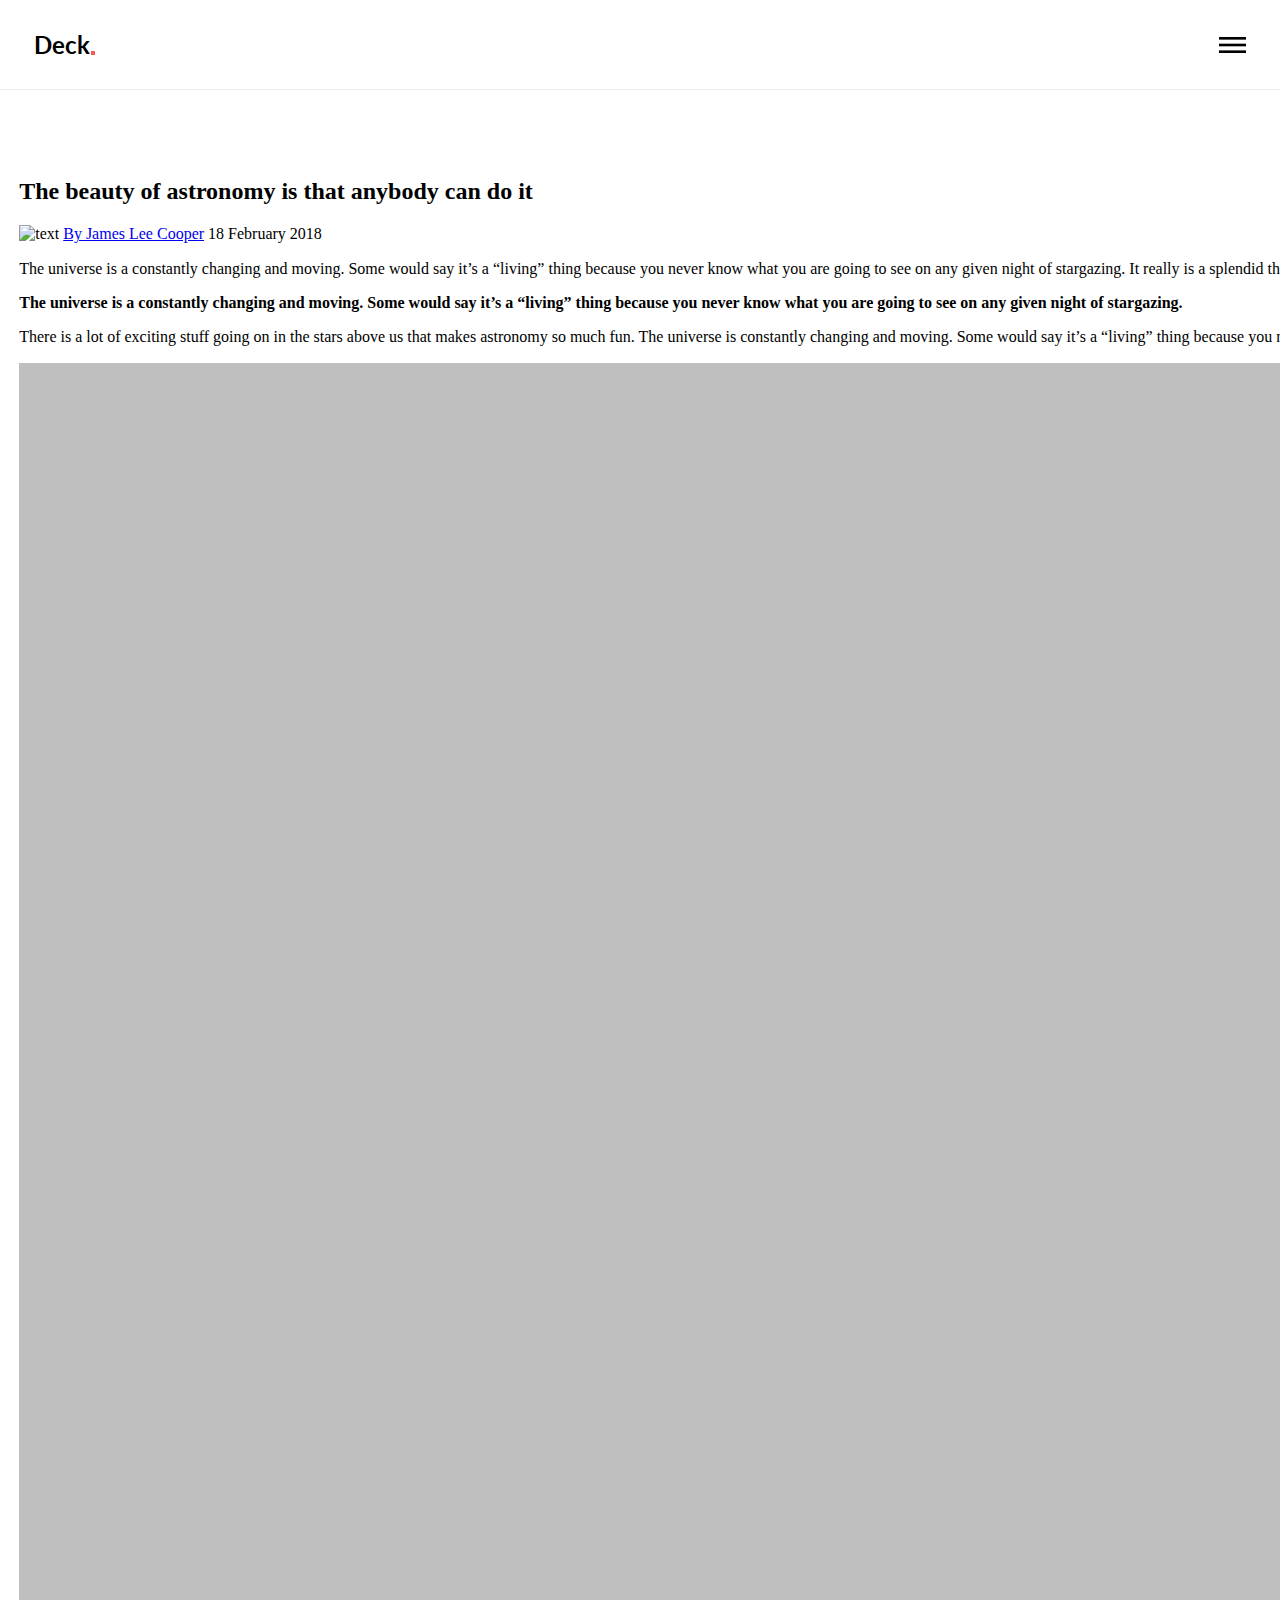
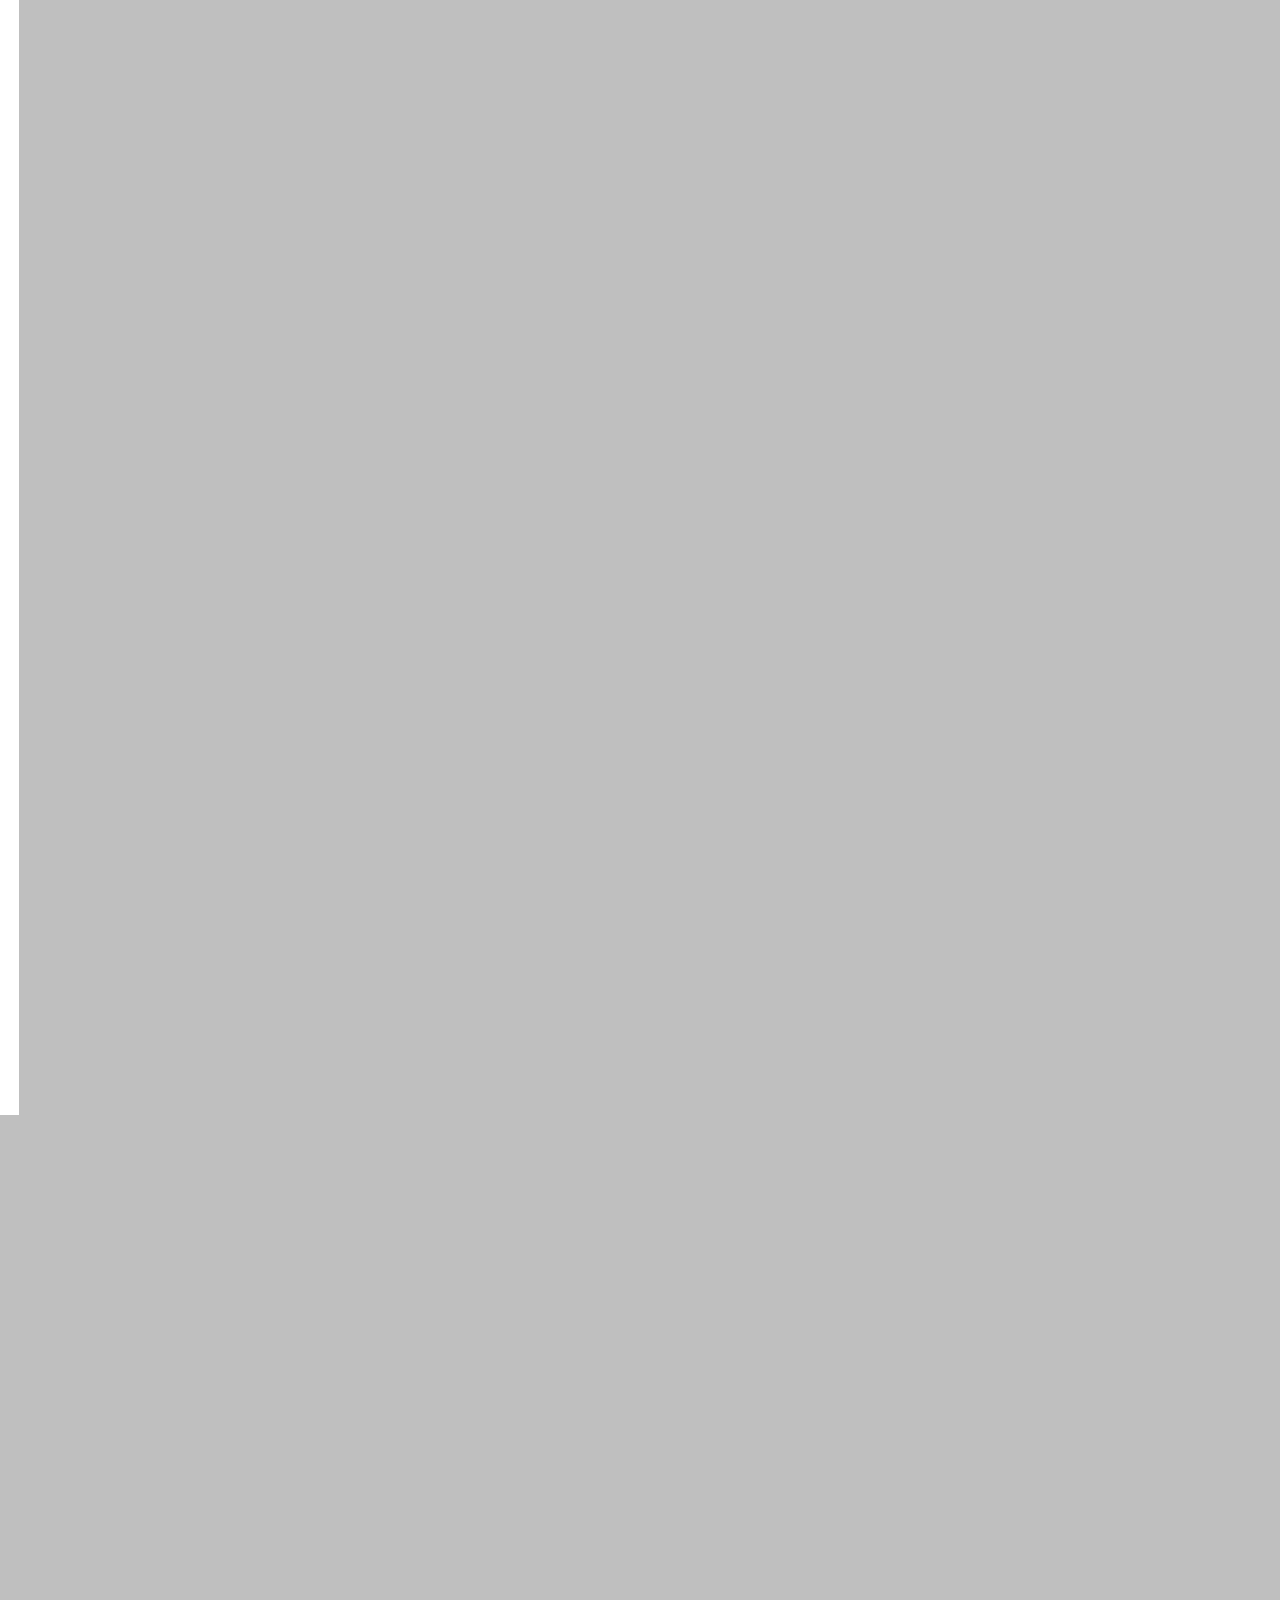
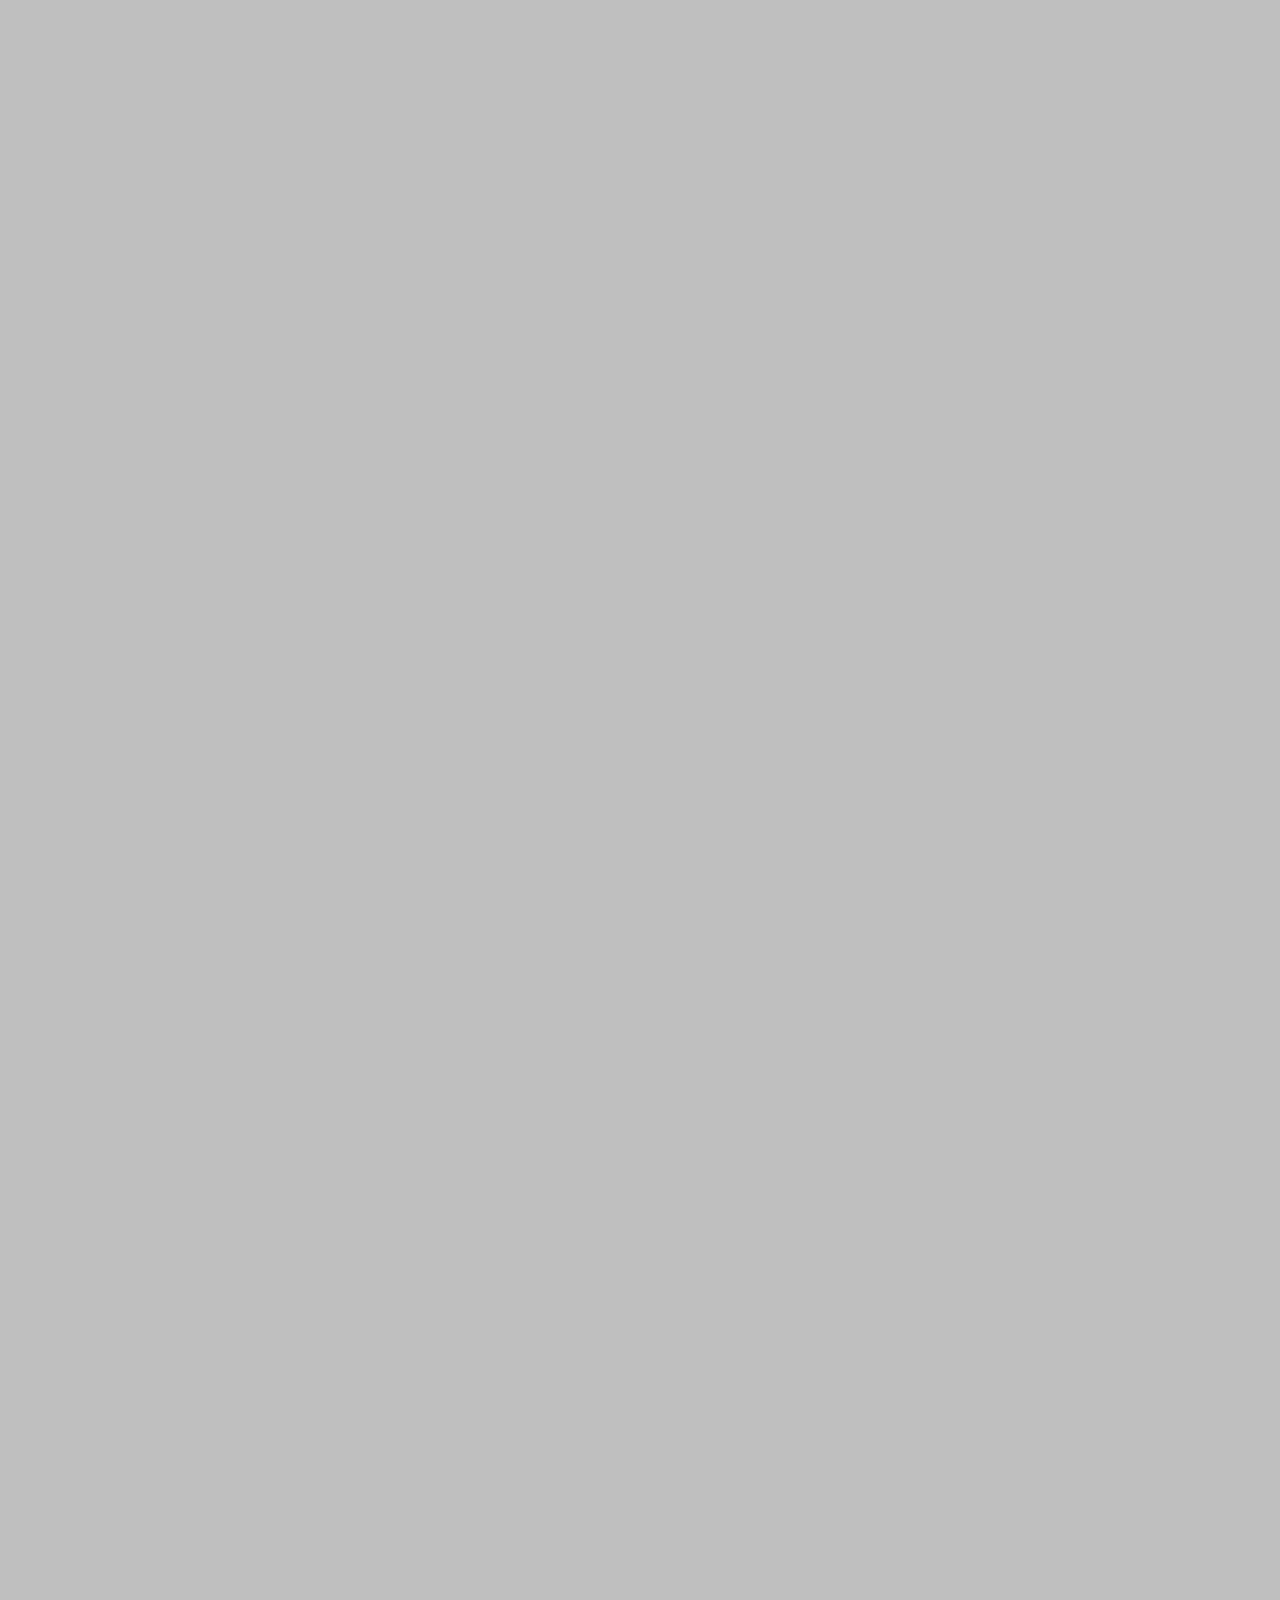
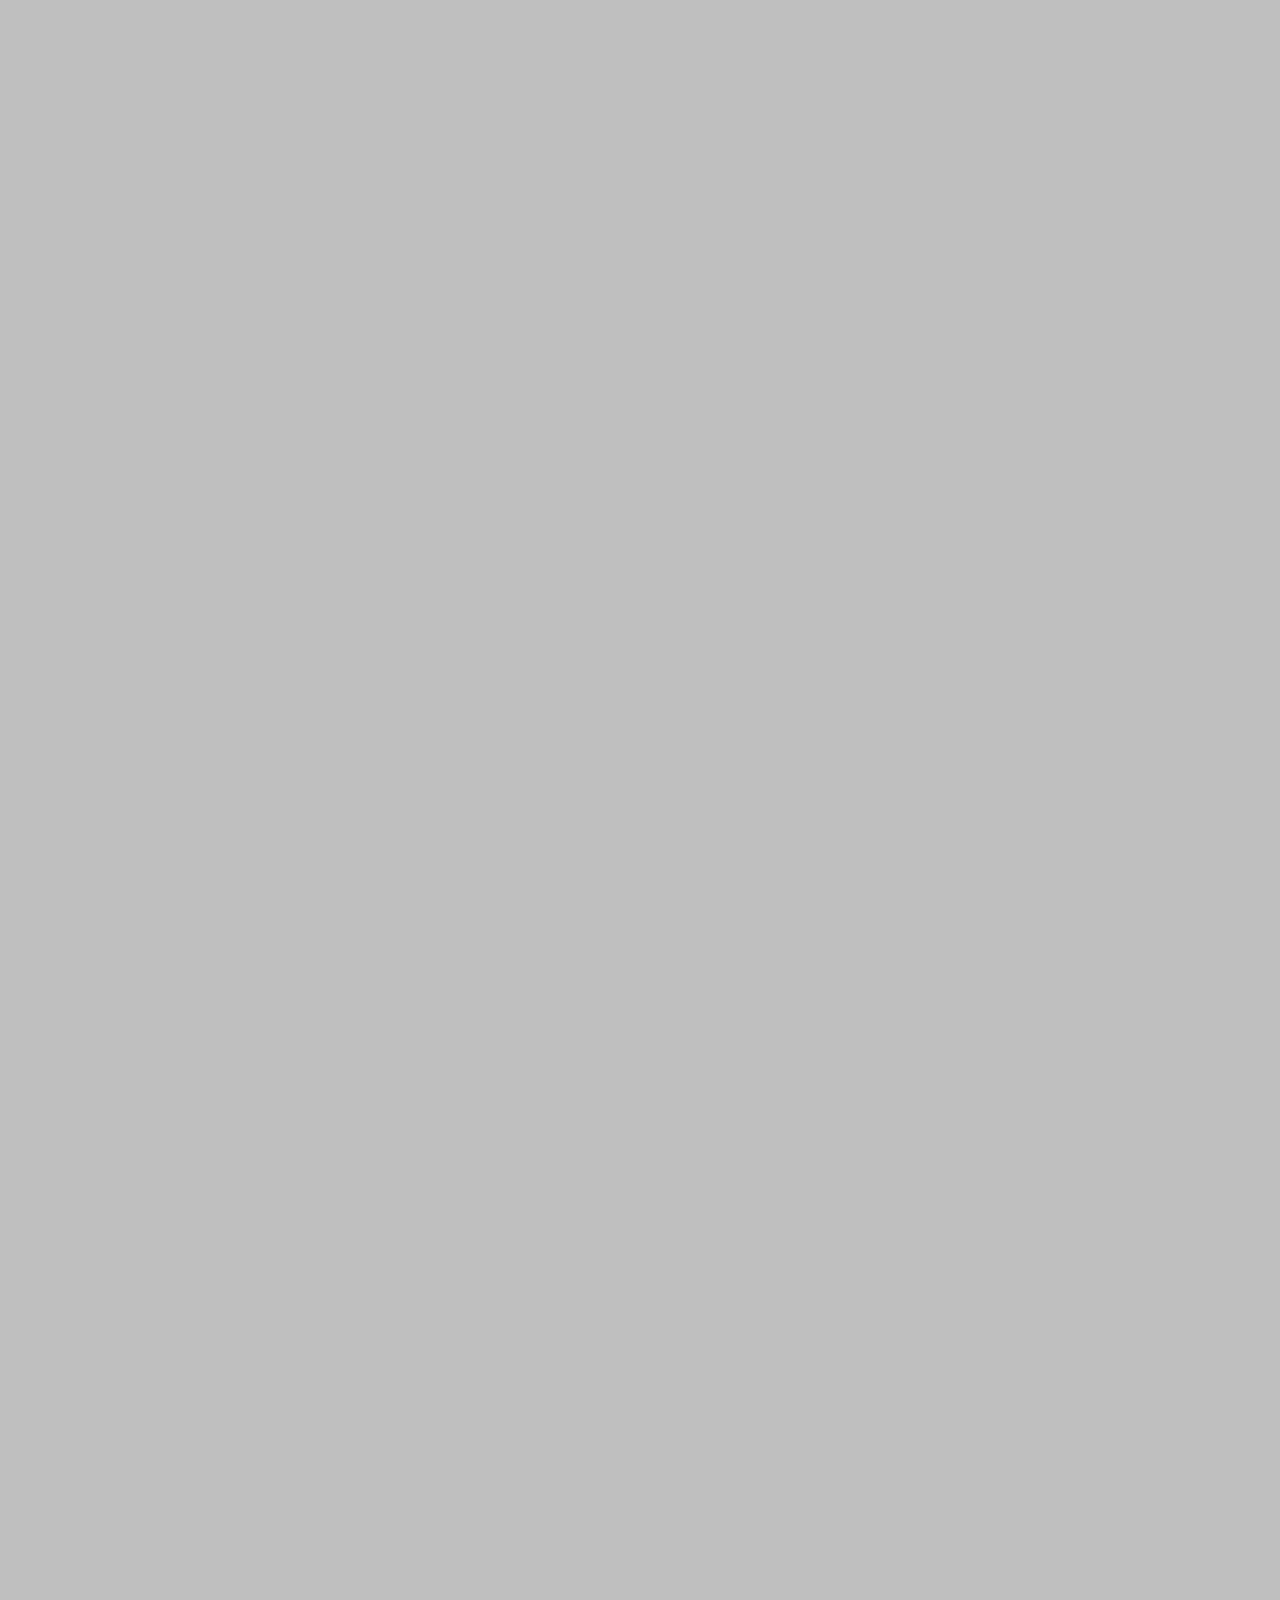
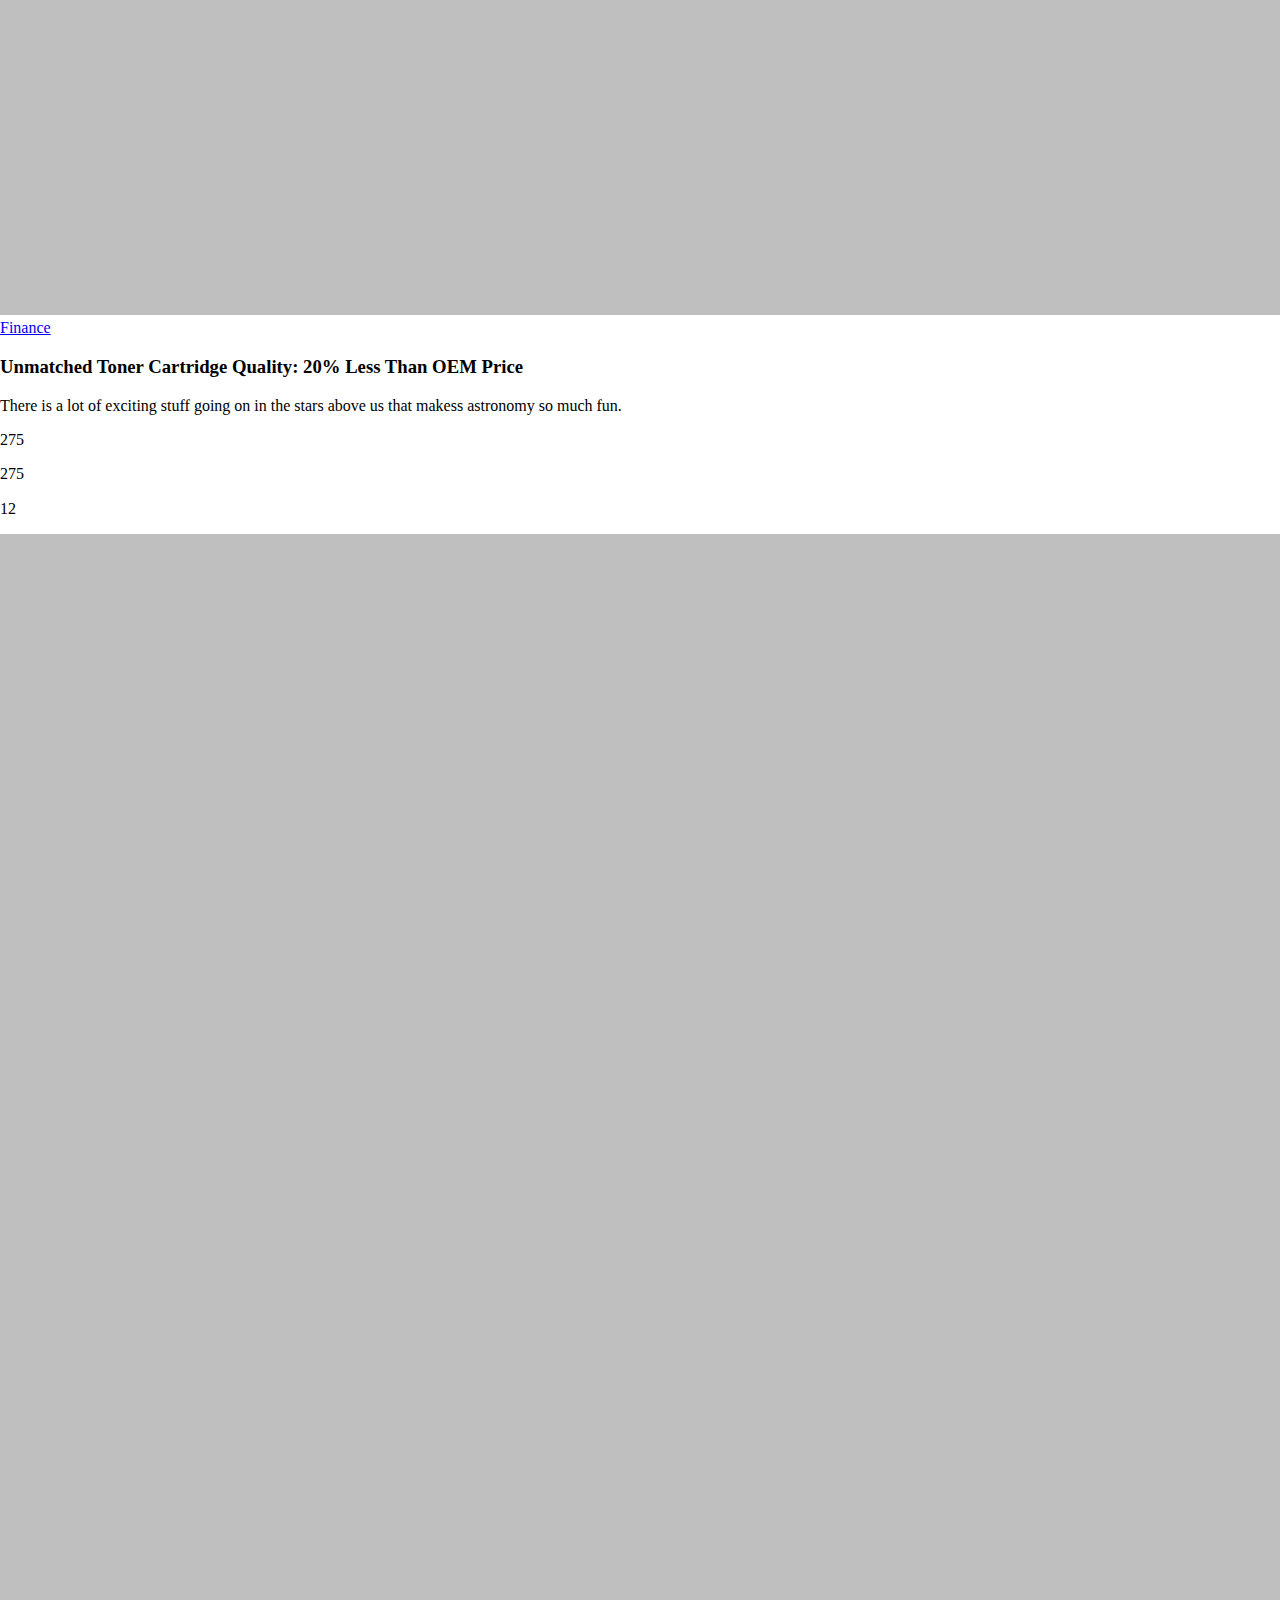
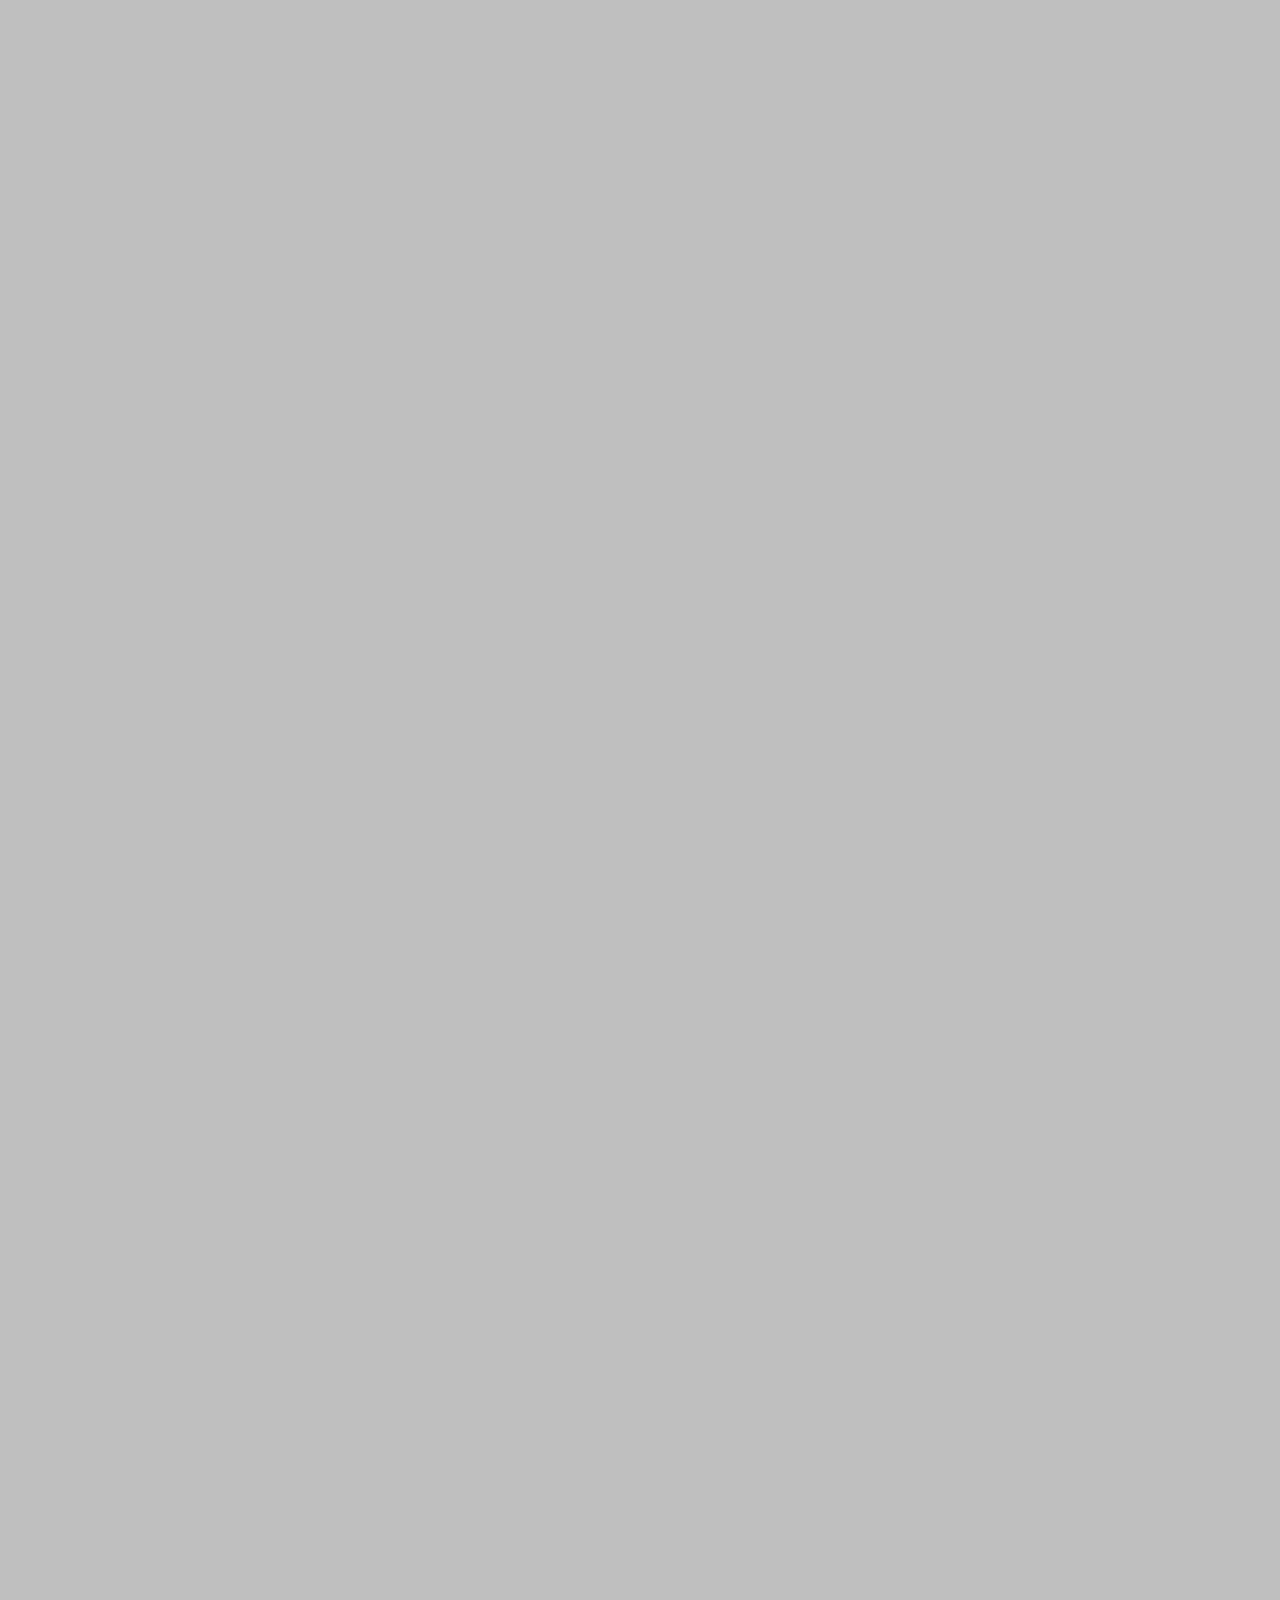
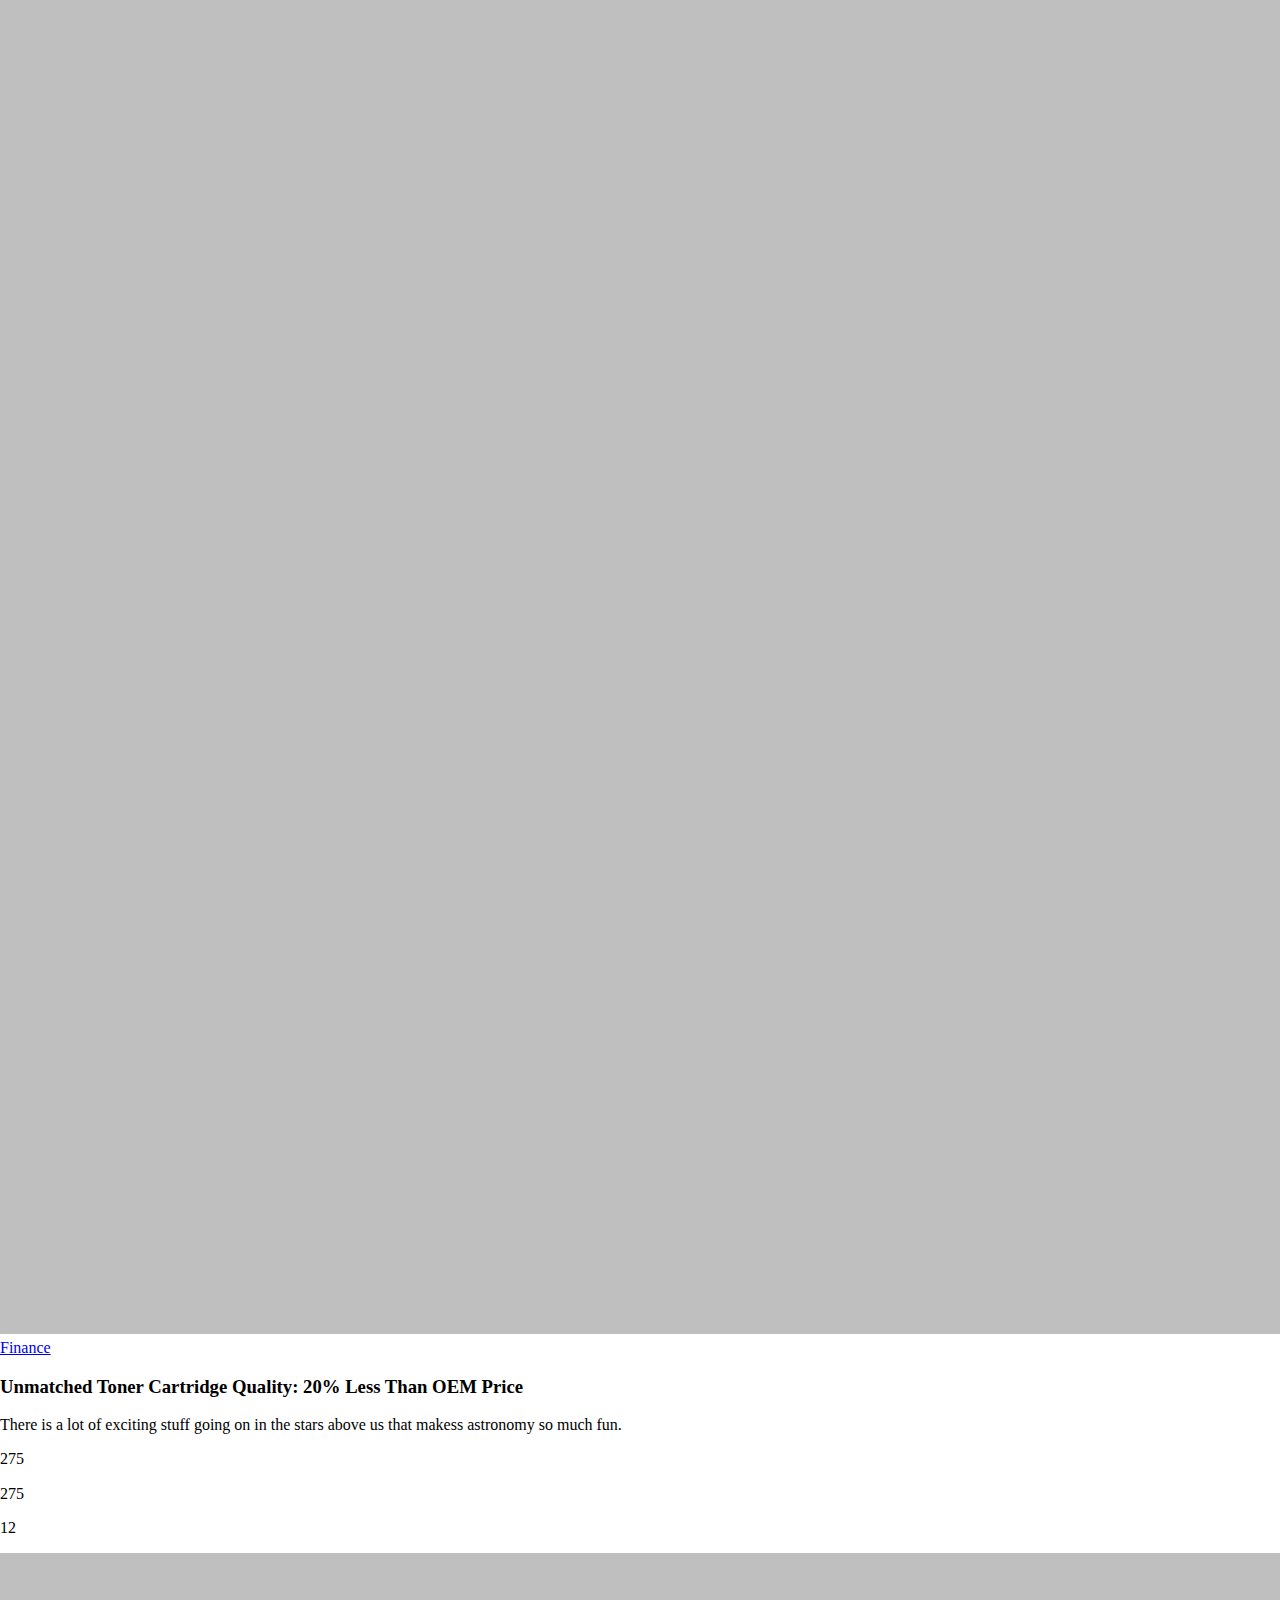
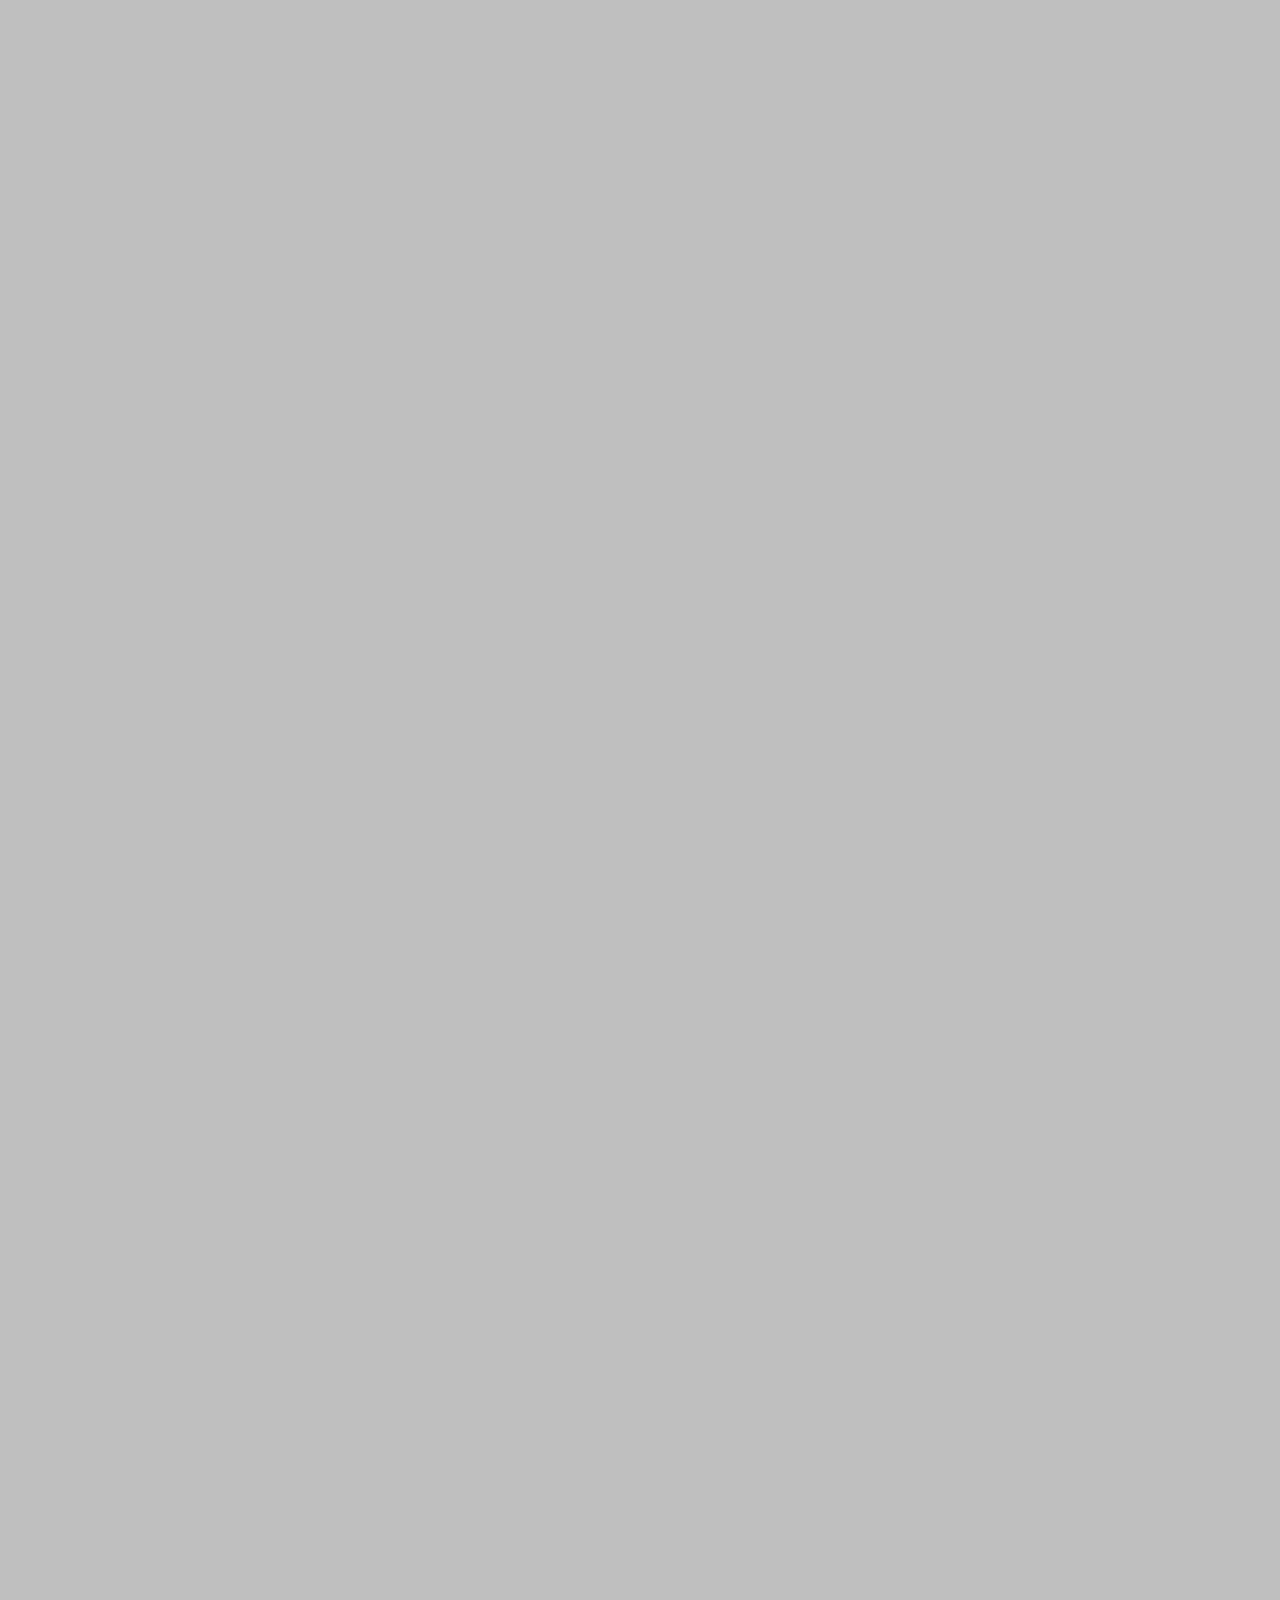
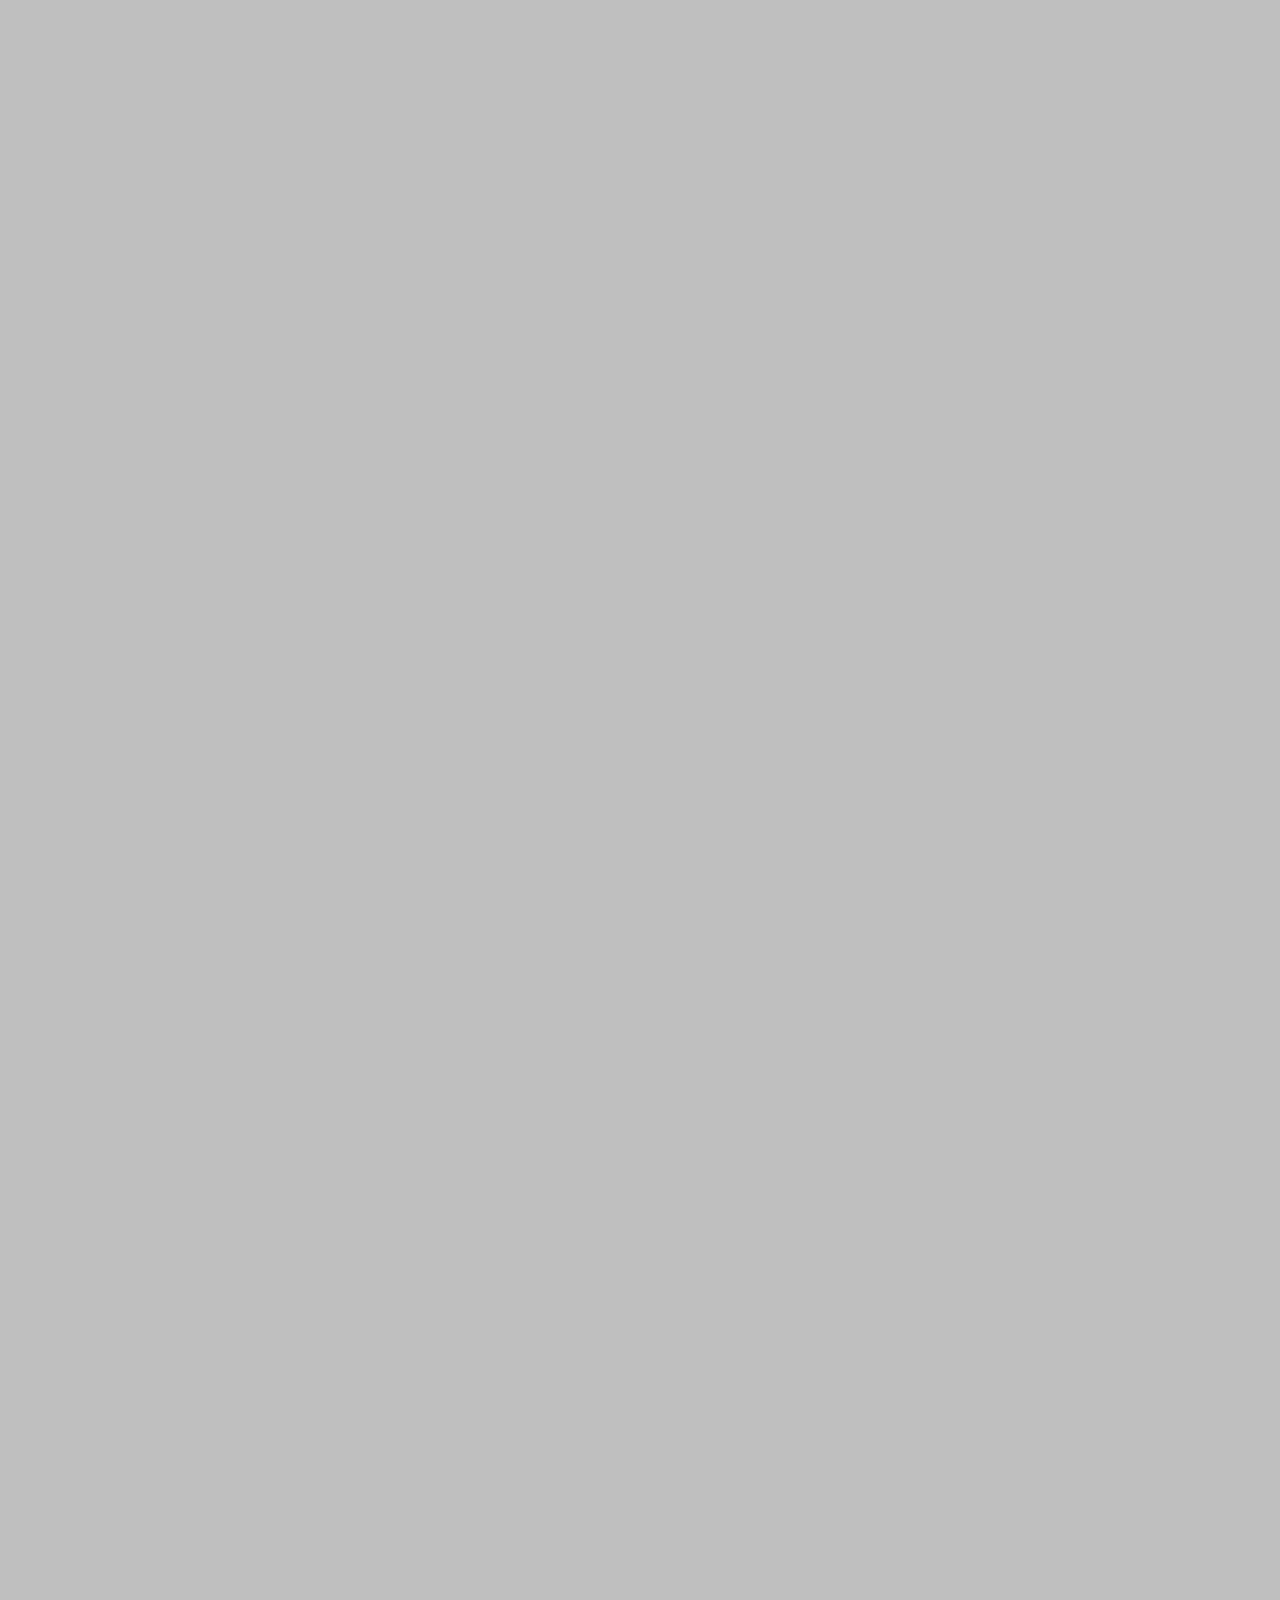
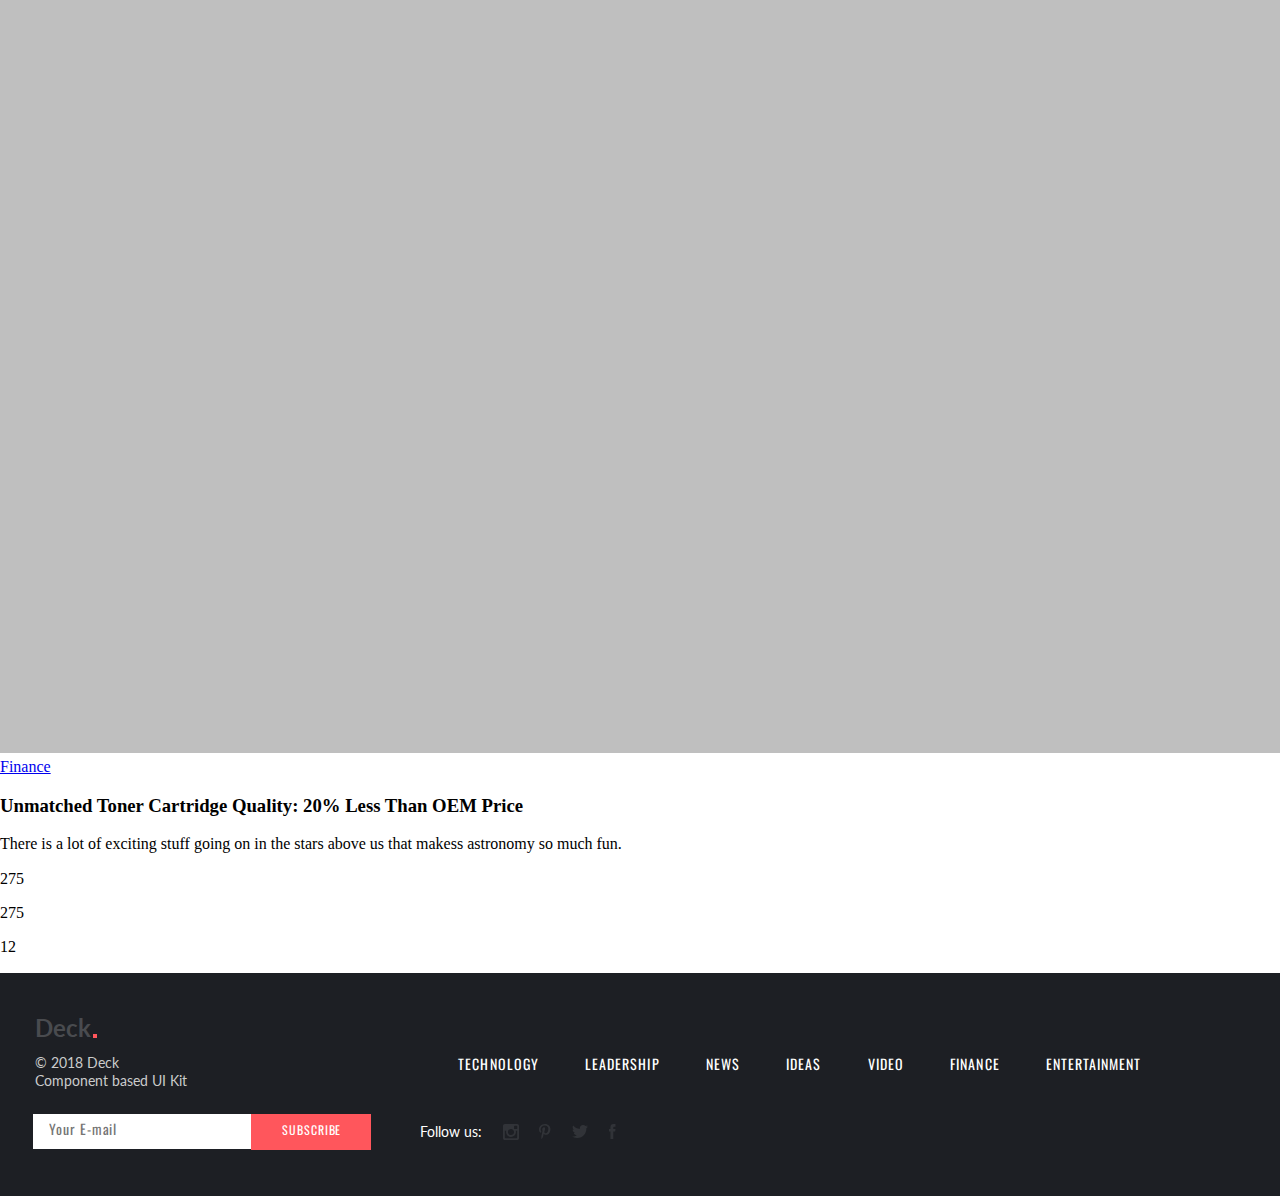
==== article.html @ ae020cf6 "article page markup added" ====
<!DOCTYPE html>
<html lang="en">
    <head>
        <meta charset="UTF-8">
        <meta name="viewport" content="width=device-width, initial-scale=1.0">
        <link rel="stylesheet" href="./css/normalize.css">
        <link rel="stylesheet" href="./css/style.css">
        <link href="https://fonts.googleapis.com/css?family=Lato|Oswald&display=swap" rel="stylesheet">
        <title>article</title>
    </head>
<body>
    <header class="main-header">
        <a href="/index.html" class="main-header__logo">Deck</a>
        <ul class="main-header__menu-list">
            <li class="main-header__menu-item"><a href="#" class="main-header__menu-link">Technology</a></li>
            <li class="main-header__menu-item"><a href="#" class="main-header__menu-link">Ideas</a></li>
            <li class="main-header__menu-item"><a href="#" class="main-header__menu-link">Leadership</a></li>
            <li class="main-header__menu-item"><a href="#" class="main-header__menu-link">Video</a></li>
            <li class="main-header__menu-item"><a href="#" class="main-header__menu-link">News</a></li>
            <li class="main-header__menu-item"><a href="#" class="main-header__menu-link">Finance</a></li>
            <li class="main-header__menu-item"><a href="#" class="main-header__menu-link">Entertainment</a></li>
        </ul>
        <button class="main-header__menu-btn"></button>
    </header>
    <main class="main-content">
        <article class="article-content">
            <h2 class="article-content__headline">The beauty of astronomy is that anybody can do it</h2>
            <div class="author-card author-card--post-by">
                <img src="#" alt="text" class="author-card__image">
                <a href="#" class="author-card__link">By James Lee Cooper</a>
                <time class="author-card__pub-date" datetime="2018-02-18">18 February 2018</time>
                <p class="author-card__text">The universe is a constantly changing and moving. Some would say it’s a “living” thing because you never know what you are going to see on any given night of stargazing. It really is a splendid thing.</p>           
            </div>
            <b class="article-content__entrance-text">The universe is a constantly changing and moving. Some would say it’s a “living” thing because you never know what you are going to see on any given night of stargazing.</b>
            <p>There is a lot of exciting stuff going on in the stars above us that makes astronomy so much fun. The universe is constantly changing and moving. Some would say it’s a “living” thing because you never know what you are going to see on any given night of stargazing. Of the many celestial phenomenons, there is probably none as exciting as when you see your first asteroid on the move in the heavens. To call asteroids the “rock stars” of astronomy is both a bad joke and an accurate depiction of how astronomy fans view them. Unlike suns, planets, and moons, asteroids are on the move, ever changing and, if they appear in the night sky, they are exciting and dynamic.</p>
            <img src="/img/img_4320x4000.jpg" alt="text" class="article-content__main-img"> 
            <p>There is a lot of exciting stuff going on in the stars above us that makes astronomy so much fun. The universe is constantly changing and moving. Some would say it’s a “living” thing because you never know what you are going to see on any given night of stargazing. Of the many celestial phenomenons, there is probably none as exciting as when you see your first asteroid on the move in the heavens. To call asteroids the “rock stars” of astronomy is both a bad joke and an accurate depiction of how astronomy fans view them. Unlike suns, planets, and moons, asteroids are on the move, ever changing and, if they appear in the night sky, they are exciting and dynamic.</p>
            <ol class="article-content__list"> <!-- list-style-type-->
                <li class="article-content__list-item">
                    <b class="article-content__list-headline">Unmatched Toner Cartridge Quality</b>
                    <p class="article-content__list-text">There is a lot of exciting stuff going on in the stars above us that makes astronomy so much fun. The universe is constantly changing and moving. Some would say it’s a “living” thing because you never know what you are going to see on any given night of stargazing.</p>
                </li>
                <li class="article-content__list-item">
                    <b class="article-content__list-headline">Unmatched Toner Cartridge Quality</b>
                    <p class="article-content__list-text">There is a lot of exciting stuff going on in the stars above us that makes astronomy so much fun. The universe is constantly changing and moving. Some would say it’s a “living” thing because you never know what you are going to see on any given night of stargazing.</p>
                </li>
            </ol>
            <div class="article-content__end-text">
                <p>There is a lot of exciting stuff going on in the stars above us that makes astronomy so much fun. The truth is the universe is a constantly changing, moving, some would say “living” thing because you just never know what you are going to see on any given night of stargazing. But of the many celestial phenomenons, there is probably none as exciting as that time you see your first asteroid on the move in the heavens. To call asteroids the “rock stars” of astronomy is simultaneously a bad joke but an accurate depiction of how astronomy fans view them. Unlike suns, planets and moons, asteroids are on the move, ever changing and, if they appear in the night sky, exciting and dynamic.</p>
                <blockquote class="article-content__author-cite">To call asteroids the “rock stars” of astronomy is both a bad joke and an accurate depiction of how astronomy fans view them.</blockquote>
                <div class="author-card author-card--post-author">
                    <img src="#" alt="text" class="author-card__image">
                    <a href="#" class="author-card__link">By James Lee Cooper</a>
                    <time class="author-card__pub-date" datetime="2018-02-18">18 February 2018</time>
                    <p class="author-card__text">The universe is a constantly changing and moving. Some would say it’s a “living” thing because you never know what you are going to see on any given night of stargazing. It really is a splendid thing.</p>
                </div>
            </div>
        </article>
        <section class="comment-block">
            <div class="author-card author-card--comment-author">
                <img src="#" alt="text" class="author-card__image">
                <a href="#" class="author-card__link">By James Lee Cooper</a>
                <time class="author-card__pub-date" datetime="2018-02-18">18 February 2018</time>
                <p class="author-card__text">The universe is a constantly changing and moving. Some would say it’s a “living” thing because you never know what you are going to see on any given night of stargazing. It really is a splendid thing.</p>
            </div>
            <form action="#" class="comment-block__form">
                <input class="comment-block__text" type="text" placeholder="Type your comment here…" required>
                <button class="comment-block__btn" type="submit">Send</button>
            </form>
        </section>
    </main>
    <section class="additional-block">
        <div class="additional-block__item">
            <img class="additional-block__img" src="/img/img_4320x4000.jpg" alt="text">
            <a href="#" class="additional-block__category-link">Finance</a>
            <h3 class="additional-block__headline">Unmatched Toner Cartridge Quality: 20% Less Than OEM Price</h3>
            <p class="additional-block__text">There is a lot of exciting stuff going on in the stars above us that makess astronomy so much fun.</p>
            <div class="additional-block__activity">
                <p class="additional-block__activity-repost">275</p>
                <p class="additional-block__activity-views">275</p>
                <p class="additional-block__activity-comments">12</p>
            </div>
        </div>
        <div class="additional-block__item">
            <img class="additional-block__img" src="/img/img_4320x4000.jpg" alt="text">
            <a href="#" class="additional-block__category-link">Finance</a>
            <h3 class="additional-block__headline">Unmatched Toner Cartridge Quality: 20% Less Than OEM Price</h3>
            <p class="additional-block__text">There is a lot of exciting stuff going on in the stars above us that makess astronomy so much fun.</p>
            <div class="additional-block__activity">
                <p class="additional-block__activity-repost">275</p>
                <p class="additional-block__activity-views">275</p>
                <p class="additional-block__activity-comments">12</p>
            </div>
        </div>
        <div class="additional-block__item">
            <img class="additional-block__img" src="/img/img_4320x4000.jpg" alt="text">
            <a href="#" class="additional-block__category-link">Finance</a>
            <h3 class="additional-block__headline">Unmatched Toner Cartridge Quality: 20% Less Than OEM Price</h3>
            <p class="additional-block__text">There is a lot of exciting stuff going on in the stars above us that makess astronomy so much fun.</p>
            <div class="additional-block__activity">
                <p class="additional-block__activity-repost">275</p>
                <p class="additional-block__activity-views">275</p>
                <p class="additional-block__activity-comments">12</p>
            </div>
        </div>
    </section>
    <footer class="main-footer">
        <div class="main-footer__copyright">
            <a href="/index.html" class="main-header__logo main-header__logo--footer-logo">Deck</a>
            <p class="main-footer__text">© 2018 Deck
                <br> Component based UI Kit</p>
        </div>
        <ul class="main-footer-menu">
            <li class="main-footer-menu__item"><a href="#" class="main-footer-menu__link">Technology</a></li>
            <li class="main-footer-menu__item"><a href="#" class="main-footer-menu__link">Leadership</a></li>
            <li class="main-footer-menu__item"><a href="#" class="main-footer-menu__link">News</a></li>
            <li class="main-footer-menu__item"><a href="#" class="main-footer-menu__link">Entertainment</a></li>
            <li class="main-footer-menu__item"><a href="#" class="main-footer-menu__link">Ideas</a></li>
            <li class="main-footer-menu__item"><a href="#" class="main-footer-menu__link">Video</a></li>
            <li class="main-footer-menu__item"><a href="#" class="main-footer-menu__link">Finance</a></li>
        </ul>
        <section class="main-footer-social">
            <div class="main-footer-social__list">
                <p class="main-footer-social__text">Follow us:</p>
                <a href="#" class="main-footer-social__link main-footer-social__link--inst"></a>
                <a href="#" class="main-footer-social__link main-footer-social__link--pin"></a>
                <a href="#" class="main-footer-social__link main-footer-social__link--tw"></a>
                <a href="#" class="main-footer-social__link main-footer-social__link--fs"></a>
            </div>
            <form class="main-footer-social__form" id="footer-subscribe" action="#" method="POST">
                <input class="main-footer-social__email" type="email" name="your-mail" id="your-mail" placeholder="Your E-mail">
                <button class="main-footer-social__btn" type="submit">Subscribe</button>
            </form>
        </section>
    </footer>
</body>
</html>
---- css/style.css ----
body {
  overflow-x: hidden; }

.main-header {
  display: flex;
  flex-direction: row;
  justify-content: space-between;
  align-items: center;
  width: 100vw;
  min-height: 89px;
  position: relative;
  font-family: "Oswald", "Arial", sans-serif;
  font-size: 14px;
  letter-spacing: normal;
  border-bottom: solid 1px #ebebeb; }

.main-header__logo {
  font-family: "Lato", "Arial", sans-serif;
  position: relative;
  color: #000000;
  font-size: 24px;
  line-height: -0.009em;
  font-weight: bold;
  text-decoration: none;
  margin: 0px 0px 0px 2.64%; }

.main-header__logo:after {
  display: block;
  position: absolute;
  content: '';
  width: 4px;
  height: 4px;
  background-color: #ff565c;
  top: 20px;
  left: 57px; }

.main-header__menu-list {
  display: flex;
  flex-direction: row;
  justify-content: space-between;
  align-items: center;
  min-width: 795px;
  padding: 0px 0px 0px 0px;
  margin: 0px auto 0px 4.4%; }

.main-header__menu-item {
  display: flex;
  flex-direction: column;
  justify-content: center;
  align-items: center;
  list-style: none; }

.main-header__menu-link {
  display: flex;
  flex-direction: column;
  justify-content: center;
  align-items: center;
  width: 100%;
  min-height: 89px;
  font-weight: normal;
  text-transform: uppercase;
  color: #d4d5d6;
  text-decoration: none;
  line-height: 30px;
  letter-spacing: 0.075em;
  padding: 0 5px;
  transition: background-color .5s;
  transition-timing-function: ease; }
  .main-header__menu-link:hover {
    color: #eff0f0;
    background-color: #3c3d3e; }

.main-header__menu-btn {
  display: flex;
  width: 27px;
  height: 16px;
  background-image: url(../img/menu.svg);
  background-color: transparent;
  background-size: 100%;
  background-repeat: no-repeat;
  background-position: 0 0;
  border: none;
  margin: 0px 2.64% 0px 0px; }

.main-content {
  display: flex;
  width: 96.6vw;
  height: 119vw;
  flex-direction: column;
  justify-content: flex-start;
  align-items: center;
  flex-wrap: wrap;
  margin: auto;
  padding: 2.9% 0% 0% 0%; }

.main-content .main-content__item:nth-of-type(1) {
  order: 1; }

.main-content .main-content__item:nth-of-type(2) {
  order: 2; }
  .main-content .main-content__item:nth-of-type(2) .main-content__img {
    height: 13.86vw; }

.main-content .main-content__item:nth-of-type(3) {
  order: 3; }

.main-content .main-content__item:nth-of-type(4) {
  order: 4; }

.main-content .main-content__item:nth-of-type(5) {
  order: 5; }

.main-content .main-content__item:nth-of-type(6) {
  order: 6; }

.main-content .main-content__item:nth-of-type(7) {
  order: 7; }

.main-content .main-content__item:nth-of-type(8) {
  order: 8; }

.main-content .main-content__item:nth-of-type(9) {
  order: 9; }

.main-content :nth-child(n+10) {
  display: none; }

.main-content__item {
  display: flex;
  width: 30vw;
  flex-direction: column;
  justify-content: flex-start;
  align-items: flex-start;
  flex-wrap: wrap;
  position: relative;
  font-family: "Lato", "Arial", sans-serif;
  padding: 0px 0px 0px 0px;
  margin: 0% 0% 4.35% 0%; }

.main-content-img__block {
  display: flex;
  position: relative;
  flex-direction: column;
  justify-content: center;
  align-items: center; }

.main-content__category-link {
  display: flex;
  flex-direction: column;
  justify-content: center;
  align-items: center;
  position: absolute;
  background-color: #ff565c;
  color: #ffffff;
  font-family: "Oswald", "Arial", sans-serif;
  font-size: 14px;
  font-weight: bolder;
  letter-spacing: 1.05px;
  text-transform: uppercase;
  text-decoration: none;
  padding: 2.7% 6.7%;
  left: -1.2%;
  z-index: 1;
  bottom: 20px; }

.main-content__img {
  display: flex;
  width: 30vw; }

.main-content__headline {
  font-size: 26px;
  line-height: 30px;
  letter-spacing: -0.005em;
  margin: 5.6% 0% 1.3% 0%; }

.main-content__deskription {
  font-size: 18px;
  line-height: 28px;
  color: #78797b;
  margin: 0px; }

.main-footer {
  display: flex;
  flex-direction: row;
  justify-content: flex-start;
  align-items: center;
  width: 100vw;
  height: 11.112vw;
  flex-wrap: wrap;
  background-color: #1d1f24;
  font-family: "Oswald", "Arial", sans-serif;
  font-size: 14px; }

.main-footer__copyright {
  display: flex;
  flex-direction: column;
  justify-content: space-between;
  align-items: flex-start;
  height: 100%;
  width: 13vw;
  margin: 0% 0% 0% 0%; }

.main-header__logo--footer-logo {
  margin: 21% 0% 5% 0%;
  padding: 0% 0% 0% 20%;
  color: #494b4f; }

.main-header__logo--footer-logo:after {
  left: 102%; }

.main-footer__text {
  font-family: "Lato", "Arial", sans-serif;
  line-height: 18px;
  letter-spacing: 0em;
  color: #cbcccc;
  margin: 0% 0% auto 0%;
  padding: 0% 0% 0% 20%; }

.main-footer-menu {
  display: flex;
  flex-direction: row;
  justify-content: flex-start;
  align-items: center;
  flex-wrap: wrap;
  width: 826.5px;
  height: 43%;
  margin: 2.7% auto auto 5.85%;
  padding: 0; }

.main-footer-menu__item {
  list-style: none;
  padding: 0% 0% 0% 0%; }

.main-footer-menu .main-footer-menu__item:nth-of-type(1) {
  margin: 0% 119.8px 0% 0%; }

.main-footer-menu .main-footer-menu__item:nth-of-type(2) {
  margin: 0% 107.4px 0% 0%; }

.main-footer-menu .main-footer-menu__item:nth-of-type(3) {
  margin: 0% 133.8px 0% 0%; }

.main-footer-menu .main-footer-menu__item:nth-of-type(4) {
  margin: 0% 173.5px 0% 0%; }

.main-footer-menu .main-footer-menu__item:nth-of-type(5) {
  margin: 0% 165.2px 0% 0%; }

.main-footer-menu .main-footer-menu__item:nth-of-type(6) {
  margin: 0% 142.9px 0% 0%; }

.main-footer-menu__link {
  font-family: "Oswald", "Arial", sans-serif;
  color: #ffffff;
  letter-spacing: 0.075em;
  line-height: normal;
  text-transform: uppercase;
  text-decoration: none;
  padding: 0%; }

.main-footer-social {
  display: flex;
  flex-direction: column;
  justify-content: flex-start;
  align-items: flex-end;
  height: 100%;
  width: 21vw;
  margin: 0% 2.75% 0% 0%; }

.main-footer-social__list {
  display: flex;
  width: 14vw;
  flex-direction: row;
  justify-content: space-between;
  align-items: center;
  padding: 0% 0% 0% 0%;
  margin: 15.6% 0% 5% 0%; }

.main-footer-social__text {
  color: #ffffff;
  font-family: "Lato", "Arial", sans-serif;
  line-height: 22px;
  font-size: 14px;
  margin: 0% 0% 0% 0%; }

.main-footer-social__link {
  display: flex;
  background-position: 0 0;
  background-repeat: no-repeat;
  background-size: 100%;
  background-color: transparent; }

.main-footer-social__link--inst {
  width: 16px;
  height: 16px;
  background-image: url(/img/icon-inst.svg); }

.main-footer-social__link--pin {
  width: 12.4px;
  height: 16px;
  background-image: url(/img/icon-pinterest.svg); }

.main-footer-social__link--tw {
  width: 16px;
  height: 13px;
  background-image: url(/img/icon-twitter.svg); }

.main-footer-social__link--fs {
  width: 7.4px;
  height: 16px;
  background-image: url(/img/icon-facebook.svg); }

.main-footer-social__form {
  display: flex;
  flex-direction: row;
  justify-content: flex-start;
  align-items: center;
  margin: 0% 0% auto 0%; }

.main-footer-social__email {
  line-height: 22px;
  letter-spacing: 0.065em;
  border: none;
  background-color: #ffffff;
  padding: 4px 49px 9px 16px; }

.main-footer-social__btn {
  color: #ffffff;
  text-transform: uppercase;
  font-size: 12px;
  letter-spacing: 0.075em;
  border: none;
  background-color: #ff565c;
  padding: 9px 30px 13px 31px; }

.main-header--category {
  z-index: 1;
  position: fixed;
  background-color: #ffffff; }

.main-content--category {
  flex-direction: row;
  justify-content: flex-start;
  align-items: flex-start;
  width: 100vw;
  height: 1166px;
  padding: 0%;
  overflow: hidden; }
  .main-content--category .main-content__img,
  .main-content--category .main-content__item {
    width: 21.945vw; }
  .main-content--category .main-content__item {
    margin: 0% 4.7% 0% 0%; }

.main-content__item-wrapper {
  display: flex;
  width: 51vw;
  height: 1166px;
  margin: 0% 0% 0% 0%;
  overflow: auto; }

.main-content__item-list {
  display: flex;
  flex-direction: column;
  justify-content: flex-start;
  align-items: flex-start;
  flex-wrap: wrap;
  height: 102vw;
  max-width: 46.1vw;
  width: 100%;
  padding: 1% 2.8% 0% 5.8%;
  margin: 0% 0% 0% 0%;
  overflow: auto; }
  .main-content__item-list .main-content__item:nth-of-type(1) {
    order: 1;
    margin: 0% 0% 7% 0%; }
    .main-content__item-list .main-content__item:nth-of-type(1) .main-content__img {
      height: 13.889vw; }
  .main-content__item-list .main-content__item:nth-of-type(2) {
    order: 5;
    margin: 0% 0% 10% 0%; }
    .main-content__item-list .main-content__item:nth-of-type(2) .main-content__img {
      height: 18.751vw; }
  .main-content__item-list .main-content__item:nth-of-type(3) {
    order: 2;
    margin: 0% 0% 6% 0%; }
    .main-content__item-list .main-content__item:nth-of-type(3) .main-content__img {
      height: 21.750vw; }
  .main-content__item-list .main-content__item:nth-of-type(4) {
    order: 6;
    margin: 0% 0% 5.5% 0%; }
    .main-content__item-list .main-content__item:nth-of-type(4) .main-content__img {
      height: 13.889vw; }
  .main-content__item-list .main-content__item:nth-of-type(5) {
    order: 3;
    margin: 0% 0% 9% 0%; }
    .main-content__item-list .main-content__item:nth-of-type(5) .main-content__img {
      height: 13.889vw; }
  .main-content__item-list .main-content__item:nth-of-type(6) {
    order: 7;
    margin: 0% 0% 5% 0%; }
    .main-content__item-list .main-content__item:nth-of-type(6) .main-content__img {
      height: 21.751vw; }
  .main-content__item-list .main-content__item:nth-of-type(7) {
    order: 4; }
    .main-content__item-list .main-content__item:nth-of-type(7) .main-content__img {
      height: 18.751vw; }
  .main-content__item-list .main-content__item:nth-of-type(8) {
    order: 8; }
    .main-content__item-list .main-content__item:nth-of-type(8) .main-content__img {
      height: 18.751vw; }

.main-content__link-list {
  display: flex;
  flex-direction: column;
  justify-content: center;
  align-items: center;
  align-self: center;
  width: auto;
  height: auto;
  position: relative;
  margin: 201px auto auto 5.6%;
  padding: 0% 0% 0% 0%; }

.main-content__link {
  display: flex;
  flex-direction: row;
  justify-content: flex-start;
  align-items: center;
  height: 76px;
  width: 432px;
  text-decoration: none;
  color: #1d1f24;
  font-weight: normal;
  position: relative;
  border-bottom: solid 1px #ccd5e0; }
  .main-content__link:before {
    display: block;
    position: absolute;
    width: 20px;
    height: 20px;
    content: '1';
    color: #e4e4e4;
    font-family: "Oswald", "Arial", sans-serif;
    top: 24px;
    left: -26px; }
  .main-content__link:nth-of-type(2):before {
    content: '2'; }
  .main-content__link:nth-of-type(3):before {
    content: '3'; }
  .main-content__link:nth-of-type(4):before {
    content: '4'; }
  .main-content__link:nth-of-type(5):before {
    content: '5'; }
  .main-content__link:nth-of-type(6):before {
    content: '6'; }
  .main-content__link:nth-of-type(7):before {
    content: '7'; }

.main-content__headline--category,
.main-content__link {
  font-family: "Lato", "Arial", sans-serif;
  font-size: 18px;
  line-height: 26px;
  letter-spacing: -0.007em; }

.main-content__link-headline {
  font-family: "Oswald", "Arial", sans-serif;
  font-size: 68px;
  line-height: 78px;
  font-weight: 600;
  letter-spacing: 0.015em;
  color: #ff565c;
  position: relative;
  text-transform: uppercase;
  margin: 0% 0% 66px 0%; }
  .main-content__link-headline span {
    color: #1d1f24; }
  .main-content__link-headline :after {
    display: flex;
    content: '';
    position: absolute;
    width: 15px;
    height: 15px;
    background-color: #ff565c;
    border-radius: 50%;
    top: 38px;
    left: 212px; }

@media screen and (min-width: 767px) and (max-width: 1439px) {
  .main-header {
    width: 100vw; }
  .main-content {
    width: 97vw;
    max-height: 188.468vw;
    height: auto;
    flex-direction: column;
    justify-content: flex-start;
    align-items: center;
    flex-wrap: wrap;
    margin: auto;
    padding: 5.3% 0% 11.3% 0%; } }

@media screen and (min-width: 767px) and (max-width: 1439px) and (min-width: 767px) and (max-width: 896px) {
  .main-content {
    max-height: 206.468vw; } }

@media screen and (min-width: 767px) and (max-width: 1439px) {
  .main-content .main-content__item:nth-of-type(2) {
    order: 6;
    margin-bottom: 0%; }
    .main-content .main-content__item:nth-of-type(2) .main-content__img {
      height: 55.86vw; }
  .main-content .main-content__item:nth-of-type(3) {
    order: 3;
    margin: 0% 0% 0% 0%; }
  .main-content .main-content__item:nth-of-type(4) {
    order: 4; }
    .main-content .main-content__item:nth-of-type(4) .main-content__img {
      height: 21.485vw; }
  .main-content .main-content__item:nth-of-type(6) {
    order: 2;
    margin: 0% 0% 5.3% 0%; }
    .main-content .main-content__item:nth-of-type(6) .main-content__img {
      height: 36vw; }
  .main-content .main-content__item:nth-of-type(n+7) {
    display: none; }
  .main-content__item {
    margin: 0% 0% 6.7% 0%; }
  .main-content__item,
  .main-content__img {
    width: 46.35vw; }
  .main-content__img {
    height: 42.97vw; }
  .main-content__category-link {
    padding: 3.4% 8.1%; }
  .main-content__headline {
    margin: 6.6% 0% 2.3% 0%; }
  .main-header__menu-list {
    display: none; }
  .main-footer {
    min-width: 768px;
    width: 100vw;
    height: auto;
    padding: 41px 0% 46px 0%; }
  .main-footer__copyright {
    width: 34vw;
    height: 100px;
    margin: 0% 0% 0% 0%; }
  .main-header__logo--footer-logo {
    margin: 0% 0% 3% 0%;
    padding: 0% 0% 0% 8%; }
  .main-footer__text {
    padding: 0% 0% 0% 8%; }
  .main-footer-menu {
    max-width: 57vw;
    width: auto;
    height: 100px;
    margin: 0% 0% 0% 0%; }
  .main-footer-social {
    display: flex;
    flex-direction: row-reverse;
    justify-content: flex-end;
    align-items: center;
    width: 100vw;
    height: auto;
    margin: 41px 0% 0% 0%; }
  .main-footer-menu .main-footer-menu__item:nth-of-type(1) {
    margin: 0% 101.3px 0% 0%;
    order: 1; }
  .main-footer-menu .main-footer-menu__item:nth-of-type(2) {
    margin: 0% 100.3px 0% 0%;
    order: 2; }
  .main-footer-menu .main-footer-menu__item:nth-of-type(3) {
    margin: 0% 0% 0% 0%;
    order: 3; }
  .main-footer-menu .main-footer-menu__item:nth-of-type(4) {
    margin: 0% 0% 0% 0%;
    order: 7; }
  .main-footer-menu .main-footer-menu__item:nth-of-type(5) {
    margin: 0% 146px 0% 0%;
    order: 4; }
  .main-footer-menu .main-footer-menu__item:nth-of-type(6) {
    margin: 0% 136px 0% 0%;
    order: 5; }
  .main-footer-menu .main-footer-menu__item:nth-of-type(7) {
    margin: 0% 0% 0% 0%;
    order: 6; } }

@media screen and (min-width: 767px) and (max-width: 1439px) and (min-width: 950px) and (max-width: 1182px) {
  .main-footer-menu {
    max-width: 45.8vw; } }

@media screen and (min-width: 767px) and (max-width: 1439px) and (min-width: 1183px) and (max-width: 1439px) {
  .main-footer-menu {
    width: 60vw;
    height: auto; }
  .main-footer-social {
    margin: 0% 0% 0% 0%; }
  .main-footer-menu .main-footer-menu__item:nth-of-type(n) {
    margin: 0% auto; } }

@media screen and (min-width: 767px) and (max-width: 1439px) {
  .main-footer-menu__link {
    padding: 5px; }
  .main-footer-social__list {
    width: 196px;
    margin: 0% 0% 0% 3.8%; }
  .main-footer-social__form {
    width: auto;
    margin: 0% 0% 0% 2.6%; }
  .main-header--category {
    position: relative; }
  .main-content--category {
    display: flex;
    flex-direction: column-reverse;
    justify-content: flex-start;
    align-items: flex-start;
    position: relative;
    width: 100vw;
    max-height: none;
    height: auto;
    margin: 0% 0% 0% 0%;
    padding: 0% 0% 0% 0%; }
    .main-content--category .main-content__img,
    .main-content--category .main-content__item {
      width: 46.355vw; }
    .main-content--category .main-content__item {
      margin: 0% 0% 0% 0%; }
  .main-content__item-wrapper {
    display: flex;
    width: 100vw;
    max-height: 138vw;
    height: auto;
    margin: 0% 0% 0% 0%;
    padding: 0% 0% 0% 0%; }
  .main-content__item-list {
    display: flex;
    flex-direction: column;
    justify-content: flex-start;
    align-items: center;
    flex-wrap: wrap;
    height: 208vw;
    max-width: 100vw;
    width: 100%;
    padding: 0% 0% 0% 0%;
    margin: 0% 0% 0% 0%;
    overflow: auto; }
    .main-content__item-list .main-content__item:nth-of-type(n) {
      display: flex;
      margin: 0% 0% 5% 0%; }
    .main-content__item-list .main-content__item:nth-of-type(1) {
      order: 1; }
      .main-content__item-list .main-content__item:nth-of-type(1) .main-content__img {
        height: 42.969vw; }
    .main-content__item-list .main-content__item:nth-of-type(2) {
      order: 2; }
      .main-content__item-list .main-content__item:nth-of-type(2) .main-content__img {
        height: 35.937vw; }
    .main-content__item-list .main-content__item:nth-of-type(3) {
      order: 3; }
      .main-content__item-list .main-content__item:nth-of-type(3) .main-content__img {
        height: 42.969vw; }
    .main-content__item-list .main-content__item:nth-of-type(4) {
      order: 4; }
      .main-content__item-list .main-content__item:nth-of-type(4) .main-content__img {
        height: 21.485vw; }
    .main-content__item-list .main-content__item:nth-of-type(5) {
      order: 5; }
      .main-content__item-list .main-content__item:nth-of-type(5) .main-content__img {
        height: 26.042vw; }
    .main-content__item-list .main-content__item:nth-of-type(6) {
      order: 6; }
      .main-content__item-list .main-content__item:nth-of-type(6) .main-content__img {
        height: 42.969vw; }
    .main-content__item-list .main-content__item:nth-of-type(7) {
      order: 7;
      margin: 0% 0% 0% 0%; }
      .main-content__item-list .main-content__item:nth-of-type(7) .main-content__img {
        height: 42.969vw; }
    .main-content__item-list .main-content__item:nth-of-type(8) {
      order: 8;
      margin: 0% 0% 0% 0%; }
      .main-content__item-list .main-content__item:nth-of-type(8) .main-content__img {
        height: 42.969vw; }
  .main-content__link-list {
    display: flex;
    justify-content: flex-start;
    height: 730px;
    width: 70vw;
    position: relative;
    margin: 0% auto 155px 0%;
    padding: 0% 0% 0% 1%; }
  .main-content__link,
  .main-content__link-headline {
    width: 56.251vw; }
  .main-content__link-headline {
    height: auto;
    font-size: 54px;
    line-height: 62px;
    align-self: flex-start;
    margin: 7.4% 0% 4.5% 4%;
    padding: 0% 0% 0% 0%; }
    .main-content__link-headline :after {
      width: 11px;
      height: 11px;
      top: 31px;
      left: 165px; } }

@media screen and (min-width: 375px) and (max-width: 767px) {
  .main-header__menu-list {
    display: none; }
  .main-header {
    width: 100vw;
    min-height: 69px; }
  .main-header__logo {
    margin: 0px 0px 0px 5.6%; }
  .main-header__menu-btn {
    margin: 0px 5.6% 0px 0px; }
  .main-content {
    justify-content: center;
    align-items: center;
    width: 89.334vw;
    height: auto;
    padding: 8% 0% 0% 0%; }
  .main-content__item {
    width: 89.334vw;
    margin: 0% 0% 14.9% 0%; }
  .main-content__img {
    width: 89.334vw;
    height: 69.867vw; }
  .main-content__headline {
    margin: 6.6% 0% 2.3% 0%; }
  .main-content__category-link {
    padding: 3.6% 8.7%;
    font-size: 14px; }
  .main-content .main-content__item:nth-of-type(2) .main-content__img {
    width: 89.334vw;
    height: 69.867vw; }
  .main-content .main-content__item:nth-of-type(n+3) {
    display: none; }
  .main-footer {
    height: 957px;
    margin: 0px 0% 0% 0%; }
  .main-footer__copyright,
  .main-footer-social,
  .main-footer {
    width: 100vw;
    height: auto; }
  .main-footer__copyright {
    order: 1;
    margin: 10% 0% 0% 0%; }
  .main-footer-menu {
    order: 3;
    margin: 0% 0% 0% 0%; }
  .main-footer-social {
    display: flex;
    flex-direction: column-reverse;
    justify-content: flex-end;
    align-items: center;
    order: 2;
    margin: 0% 0% 0% 0%; }
  .main-header__logo--footer-logo {
    padding: 0% 0% 0% 0%; }
  .main-footer__text {
    padding: 0% 0% 0% 0%;
    margin: 3% 0% 0% 6%; }
  .main-footer-social__form {
    margin: 4.7% 10% 0% 0%;
    padding: 0% 0% 0% 0%; }
  .main-footer-social__email {
    padding: 1.066vw 13.066vw 2.4vw 4.266vw; }
  .main-footer-social__btn {
    padding: 2.4vw 8vw 3.466vw 8.266vw; }
  .main-footer-social__list {
    display: flex;
    align-self: start;
    width: 192px;
    margin: 6% 0% 0% 6%;
    padding: 0% 0% 0% 0%; }
  .main-footer-menu {
    max-width: 62.933vw;
    width: auto;
    height: 152px;
    padding: 21px 4.2% 57px; }
  .main-footer-menu .main-footer-menu__item:nth-of-type(1) {
    margin: 0px 85px 0px 0px;
    order: 1; }
  .main-footer-menu .main-footer-menu__item:nth-of-type(2) {
    margin: 0px 0px 0px 0px;
    order: 7; }
  .main-footer-menu .main-footer-menu__item:nth-of-type(3) {
    margin: 0px 0px 0px 0px;
    order: 4; }
  .main-footer-menu .main-footer-menu__item:nth-of-type(4) {
    margin: 0px 67px 0px 0px;
    order: 5; }
  .main-footer-menu .main-footer-menu__item:nth-of-type(5) {
    margin: 0px 129px 0px 0px;
    order: 3; }
  .main-footer-menu .main-footer-menu__item:nth-of-type(6) {
    margin: 0px 0px 0px 0px;
    order: 2; }
  .main-footer-menu .main-footer-menu__item:nth-of-type(7) {
    margin: 0px 0px 0px 0px;
    order: 6; } }

@media screen and (min-width: 375px) and (max-width: 767px) and (min-width: 500px) and (max-width: 650px) {
  .main-footer-menu {
    max-width: 47.933vw; } }

@media screen and (min-width: 375px) and (max-width: 767px) and (min-width: 650px) and (max-width: 767px) {
  .main-footer-menu {
    min-width: 90vw;
    height: auto;
    padding: 7% 4.2% 57px; }
  .main-footer-menu .main-footer-menu__item:nth-of-type(n) {
    margin: 1% auto; } }

@media screen and (min-width: 375px) and (max-width: 767px) {
  .main-footer-menu__link {
    padding: 5px; }
  .main-header--category {
    position: relative; }
  .main-content--category {
    flex-direction: column-reverse;
    justify-content: flex-end;
    width: 100vw;
    height: 330vw;
    margin: 0% 0% 0% 0%;
    padding: 0% 0% 0% 0%; }
  .main-content__item-wrapper {
    height: auto;
    width: 100vw; }
  .main-content__item-list {
    flex-direction: row;
    flex-wrap: nowrap;
    height: auto;
    max-width: none;
    width: 300vw;
    padding: 0% 0% 0% 0%; }
    .main-content__item-list .main-content__item:nth-of-type(n) {
      display: flex;
      margin: 0% 5% 0% 5%; }
    .main-content__item-list .main-content__item {
      display: flex;
      height: auto;
      width: 89.334vw; }
      .main-content__item-list .main-content__item:nth-of-type(n) .main-content__img {
        height: 88vw;
        width: 89.334vw; }
  .main-content__headline--category {
    margin: 6.6% 0% 0% 0%; }
  .main-content__link-list {
    justify-content: flex-start;
    width: 100vw;
    height: 200vw;
    margin: 0% 0% 80px 0%;
    padding: 0% 0% 0% 0%; }
  .main-content__link-headline {
    font-size: 10.666vw;
    line-height: 12.266vw;
    margin: 60px auto 41px 5%;
    padding: 0% 0% 0% 0%; }
    .main-content__link-headline :after {
      width: 9px;
      height: 9px;
      top: 25%;
      left: 45.5%; }
  .main-content__link {
    font-size: 18px;
    height: 20.267vw;
    width: 80vw;
    font-weight: 500;
    margin: 0% 0% 0% 30px; }
    .main-content__link:before {
      top: 7.45vw;
      left: -32px; } }
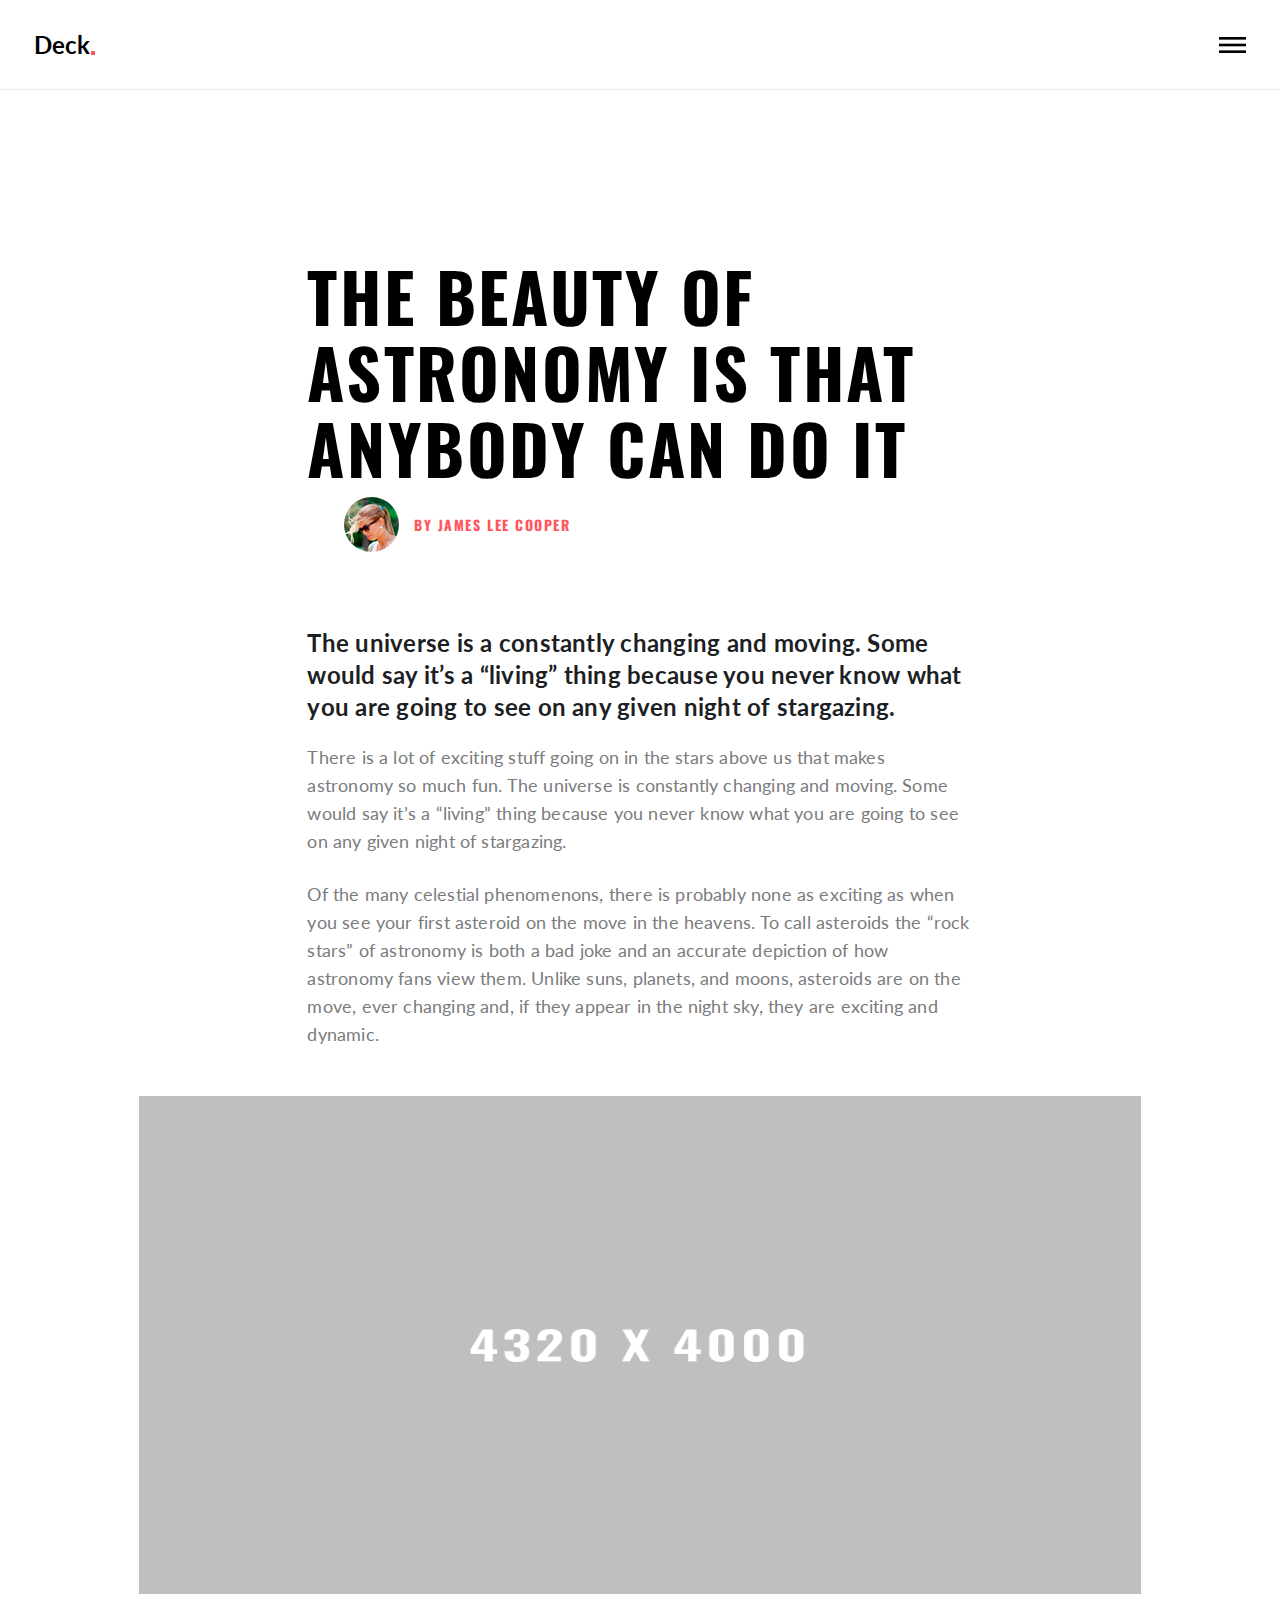
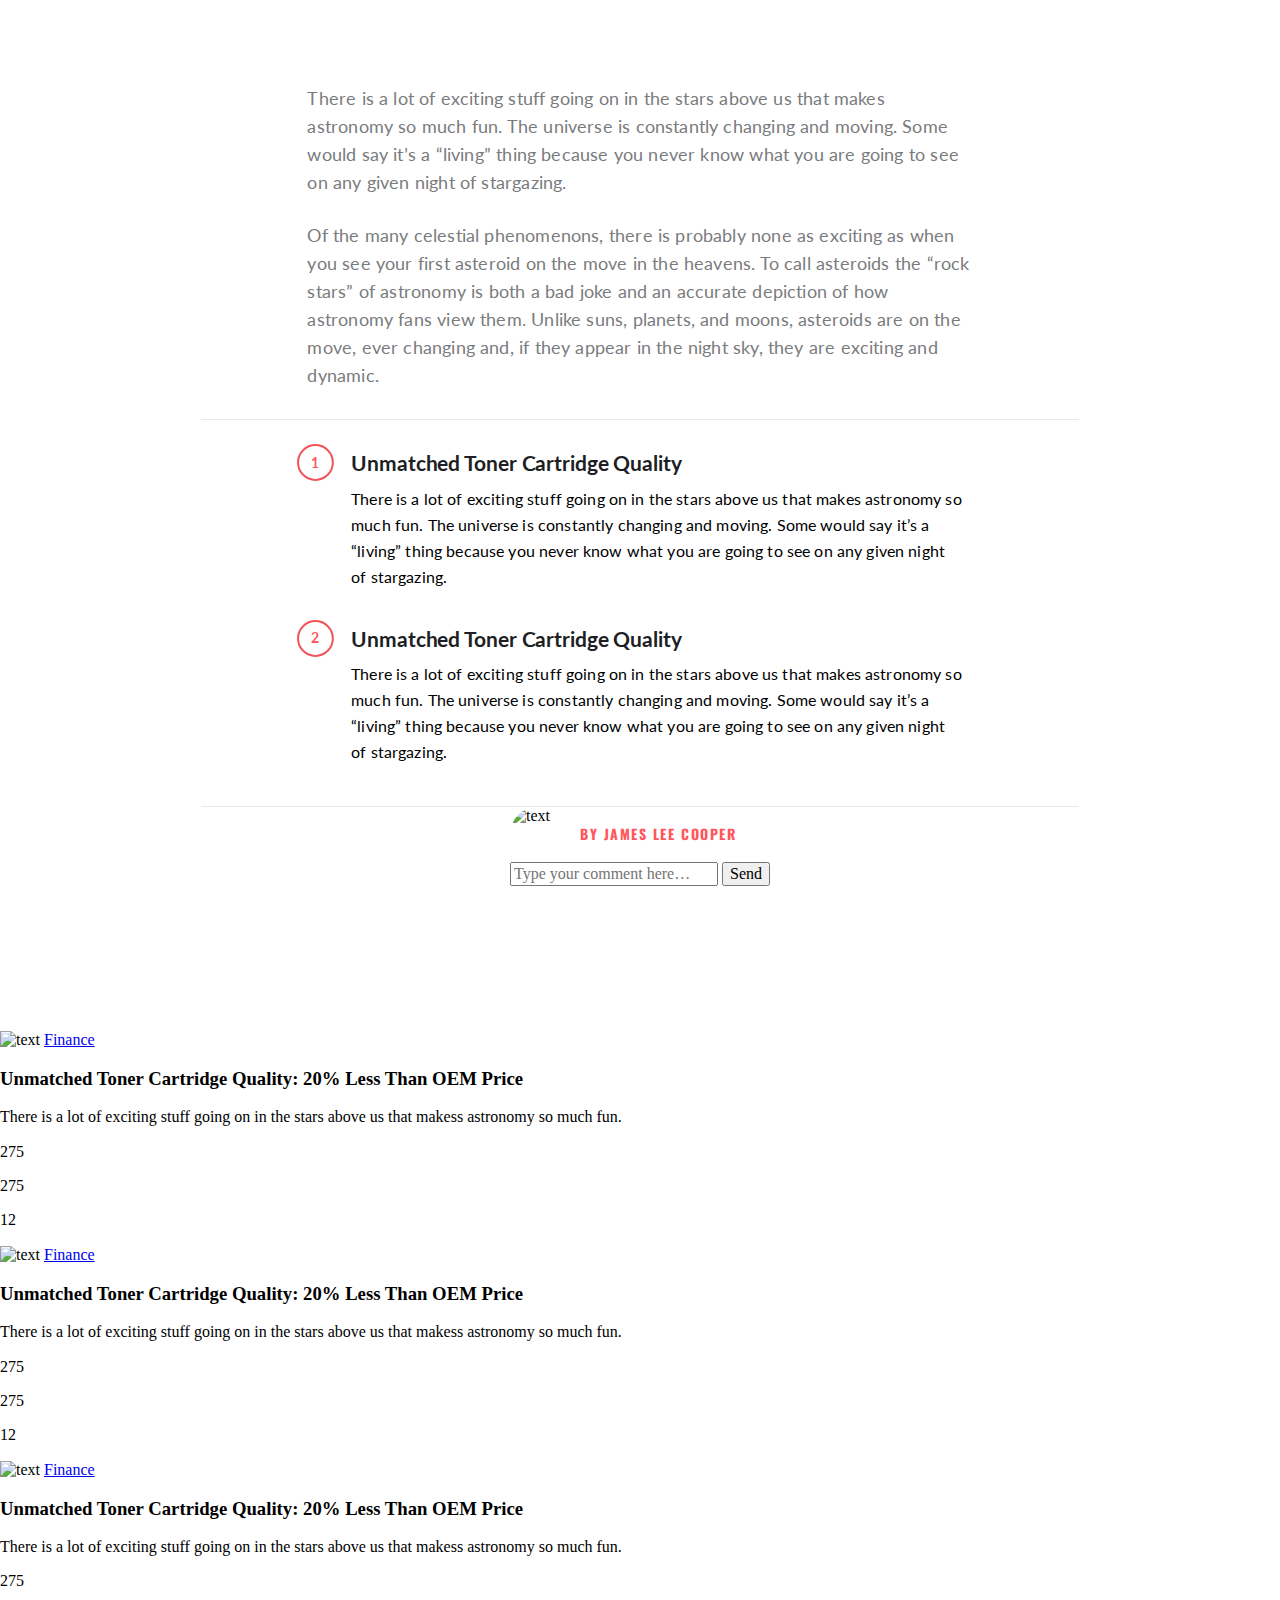
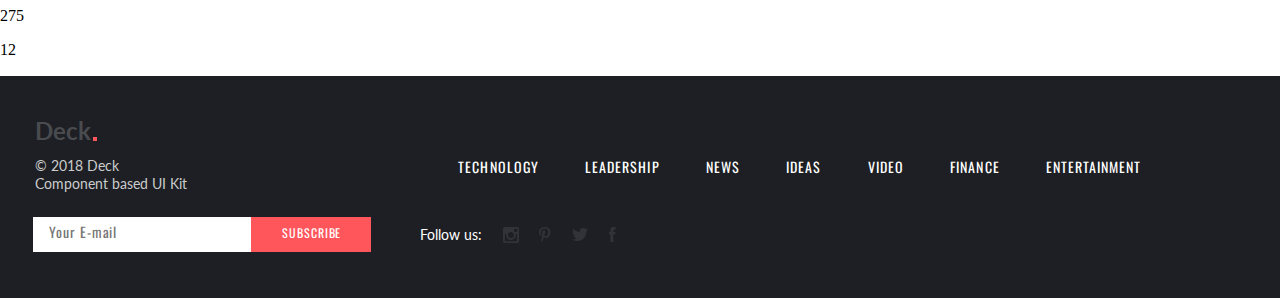
==== commit e4e75677: "article content list" ====
--- a/article.html
+++ b/article.html
@@ -22,20 +22,22 @@
         </ul>
         <button class="main-header__menu-btn"></button>
     </header>
-    <main class="main-content">
+    <main class="main-content main-content--article">
         <article class="article-content">
             <h2 class="article-content__headline">The beauty of astronomy is that anybody can do it</h2>
             <div class="author-card author-card--post-by">
-                <img src="#" alt="text" class="author-card__image">
+                <img src="/img/33w.png" alt="text" class="author-card__image">
                 <a href="#" class="author-card__link">By James Lee Cooper</a>
                 <time class="author-card__pub-date" datetime="2018-02-18">18 February 2018</time>
                 <p class="author-card__text">The universe is a constantly changing and moving. Some would say it’s a “living” thing because you never know what you are going to see on any given night of stargazing. It really is a splendid thing.</p>           
             </div>
             <b class="article-content__entrance-text">The universe is a constantly changing and moving. Some would say it’s a “living” thing because you never know what you are going to see on any given night of stargazing.</b>
-            <p>There is a lot of exciting stuff going on in the stars above us that makes astronomy so much fun. The universe is constantly changing and moving. Some would say it’s a “living” thing because you never know what you are going to see on any given night of stargazing. Of the many celestial phenomenons, there is probably none as exciting as when you see your first asteroid on the move in the heavens. To call asteroids the “rock stars” of astronomy is both a bad joke and an accurate depiction of how astronomy fans view them. Unlike suns, planets, and moons, asteroids are on the move, ever changing and, if they appear in the night sky, they are exciting and dynamic.</p>
+            <p class="article-content__text">There is a lot of exciting stuff going on in the stars above us that makes astronomy so much fun. The universe is constantly changing and moving. Some would say it’s a “living” thing because you never know what you are going to see on any given night of stargazing.</p> 
+            <p class="article-content__text">Of the many celestial phenomenons, there is probably none as exciting as when you see your first asteroid on the move in the heavens. To call asteroids the “rock stars” of astronomy is both a bad joke and an accurate depiction of how astronomy fans view them. Unlike suns, planets, and moons, asteroids are on the move, ever changing and, if they appear in the night sky, they are exciting and dynamic.</p>
             <img src="/img/img_4320x4000.jpg" alt="text" class="article-content__main-img"> 
-            <p>There is a lot of exciting stuff going on in the stars above us that makes astronomy so much fun. The universe is constantly changing and moving. Some would say it’s a “living” thing because you never know what you are going to see on any given night of stargazing. Of the many celestial phenomenons, there is probably none as exciting as when you see your first asteroid on the move in the heavens. To call asteroids the “rock stars” of astronomy is both a bad joke and an accurate depiction of how astronomy fans view them. Unlike suns, planets, and moons, asteroids are on the move, ever changing and, if they appear in the night sky, they are exciting and dynamic.</p>
-            <ol class="article-content__list"> <!-- list-style-type-->
+            <p class="article-content__text">There is a lot of exciting stuff going on in the stars above us that makes astronomy so much fun. The universe is constantly changing and moving. Some would say it’s a “living” thing because you never know what you are going to see on any given night of stargazing.</p>
+            <p class="article-content__text">Of the many celestial phenomenons, there is probably none as exciting as when you see your first asteroid on the move in the heavens. To call asteroids the “rock stars” of astronomy is both a bad joke and an accurate depiction of how astronomy fans view them. Unlike suns, planets, and moons, asteroids are on the move, ever changing and, if they appear in the night sky, they are exciting and dynamic.</p>
+            <ol class="article-content__list">
                 <li class="article-content__list-item">
                     <b class="article-content__list-headline">Unmatched Toner Cartridge Quality</b>
                     <p class="article-content__list-text">There is a lot of exciting stuff going on in the stars above us that makes astronomy so much fun. The universe is constantly changing and moving. Some would say it’s a “living” thing because you never know what you are going to see on any given night of stargazing.</p>
@@ -46,7 +48,7 @@
                 </li>
             </ol>
             <div class="article-content__end-text">
-                <p>There is a lot of exciting stuff going on in the stars above us that makes astronomy so much fun. The truth is the universe is a constantly changing, moving, some would say “living” thing because you just never know what you are going to see on any given night of stargazing. But of the many celestial phenomenons, there is probably none as exciting as that time you see your first asteroid on the move in the heavens. To call asteroids the “rock stars” of astronomy is simultaneously a bad joke but an accurate depiction of how astronomy fans view them. Unlike suns, planets and moons, asteroids are on the move, ever changing and, if they appear in the night sky, exciting and dynamic.</p>
+                <p class="article-content__text">There is a lot of exciting stuff going on in the stars above us that makes astronomy so much fun. The truth is the universe is a constantly changing, moving, some would say “living” thing because you just never know what you are going to see on any given night of stargazing. But of the many celestial phenomenons, there is probably none as exciting as that time you see your first asteroid on the move in the heavens. To call asteroids the “rock stars” of astronomy is simultaneously a bad joke but an accurate depiction of how astronomy fans view them. Unlike suns, planets and moons, asteroids are on the move, ever changing and, if they appear in the night sky, exciting and dynamic.</p>
                 <blockquote class="article-content__author-cite">To call asteroids the “rock stars” of astronomy is both a bad joke and an accurate depiction of how astronomy fans view them.</blockquote>
                 <div class="author-card author-card--post-author">
                     <img src="#" alt="text" class="author-card__image">
@@ -71,7 +73,7 @@
     </main>
     <section class="additional-block">
         <div class="additional-block__item">
-            <img class="additional-block__img" src="/img/img_4320x4000.jpg" alt="text">
+            <img class="additional-block__img" src="#" alt="text">
             <a href="#" class="additional-block__category-link">Finance</a>
             <h3 class="additional-block__headline">Unmatched Toner Cartridge Quality: 20% Less Than OEM Price</h3>
             <p class="additional-block__text">There is a lot of exciting stuff going on in the stars above us that makess astronomy so much fun.</p>
@@ -82,7 +84,7 @@
             </div>
         </div>
         <div class="additional-block__item">
-            <img class="additional-block__img" src="/img/img_4320x4000.jpg" alt="text">
+            <img class="additional-block__img" src="#" alt="text">
             <a href="#" class="additional-block__category-link">Finance</a>
             <h3 class="additional-block__headline">Unmatched Toner Cartridge Quality: 20% Less Than OEM Price</h3>
             <p class="additional-block__text">There is a lot of exciting stuff going on in the stars above us that makess astronomy so much fun.</p>
@@ -93,7 +95,7 @@
             </div>
         </div>
         <div class="additional-block__item">
-            <img class="additional-block__img" src="/img/img_4320x4000.jpg" alt="text">
+            <img class="additional-block__img" src="#" alt="text">
             <a href="#" class="additional-block__category-link">Finance</a>
             <h3 class="additional-block__headline">Unmatched Toner Cartridge Quality: 20% Less Than OEM Price</h3>
             <p class="additional-block__text">There is a lot of exciting stuff going on in the stars above us that makess astronomy so much fun.</p>
--- a/css/style.css
+++ b/css/style.css
@@ -486,6 +486,131 @@
     border-radius: 50%;
     top: 38px;
     left: 212px; }
+
+.main-content--article {
+  width: 100vw;
+  height: auto;
+  padding: 0% 0% 0% 0%;
+  margin: 0% 0% 0% 0%; }
+
+.article-content {
+  display: flex;
+  flex-direction: column;
+  justify-content: flex-start;
+  align-items: center;
+  width: 78.334vw; }
+
+.article-content__text {
+  width: 665px;
+  font-family: "Lato", "Arial", sans-serif;
+  font-size: 18px;
+  line-height: 28px;
+  color: #7a7b7d;
+  letter-spacing: 0.01em;
+  margin: 0% 0% 0% 0%;
+  padding: 2% 0% 0.5%; }
+
+.article-content__headline {
+  font-family: "Oswald", "Arial", sans-serif;
+  width: 665px;
+  font-size: 68px;
+  line-height: 76px;
+  letter-spacing: 0.038em;
+  font-weight: 900;
+  text-transform: uppercase;
+  padding: 0% 0% 0% 0%;
+  margin: 10% 0% 0% 0%; }
+
+.author-card {
+  display: flex;
+  flex-direction: row;
+  justify-content: flex-start;
+  align-items: center;
+  padding: 0% 0% 0% 0%;
+  margin: 0% 0% 0% 0%; }
+
+.author-card--post-by {
+  margin: 11px auto 75px 20.5%; }
+
+.author-card__image {
+  width: 55px;
+  height: 55px;
+  border-radius: 50%;
+  margin: 0% 15px 0% 0%; }
+
+.author-card__link {
+  font-family: "Oswald", "Arial", sans-serif;
+  letter-spacing: 0.110em;
+  font-weight: 900;
+  font-size: 14px;
+  color: #ff565c;
+  text-transform: uppercase;
+  text-decoration: none; }
+
+.author-card__pub-date,
+.author-card__text {
+  display: none; }
+
+.article-content__entrance-text {
+  width: 665px;
+  font-family: "Lato", "Arial", sans-serif;
+  font-size: 24px;
+  line-height: 32px;
+  letter-spacing: 0.01em;
+  color: #1d1f24;
+  padding: 0% 0% 0% 0%;
+  margin: 0% 0% 0% 0%; }
+
+.article-content__main-img {
+  width: 78.334vw;
+  height: 38.889vw;
+  margin: 4.3% 0% 7% 0%; }
+
+.article-content__list {
+  width: 728px;
+  height: auto;
+  border-top: solid 1px #e9e9e9;
+  border-bottom: solid 1px #e9e9e9;
+  list-style-type: none;
+  margin: 2.5% 0% 0% 0%;
+  padding: 2.8% 0% 0.65% 15%; }
+
+.article-content__list-item {
+  font-family: "Lato", "Arial", sans-serif;
+  position: relative; }
+  .article-content__list-item:before {
+    content: '1';
+    display: flex;
+    justify-content: center;
+    align-items: center;
+    position: absolute;
+    font-size: 14px;
+    font-weight: 700;
+    width: 37px;
+    height: 37px;
+    background-color: transparent;
+    color: #ff565c;
+    background-image: url(/img/icon-article-list-circle.svg);
+    background-repeat: no-repeat;
+    background-position: 0 0;
+    top: -2.5%;
+    left: -7.5%; }
+  .article-content__list-item:nth-of-type(2):before {
+    content: '2'; }
+
+.article-content__list-headline {
+  color: #1d1f24;
+  font-size: 21px;
+  line-height: 30px;
+  letter-spacing: -0.005em;
+  font-weight: 700; }
+
+.article-content__list-text {
+  font-size: 16px;
+  line-height: 26px;
+  letter-spacing: 0.009em;
+  margin: 0% 0% 0% 0%;
+  padding: 1% 16% 4.7% 0%; }
 
 @media screen and (min-width: 767px) and (max-width: 1439px) {
   .main-header {
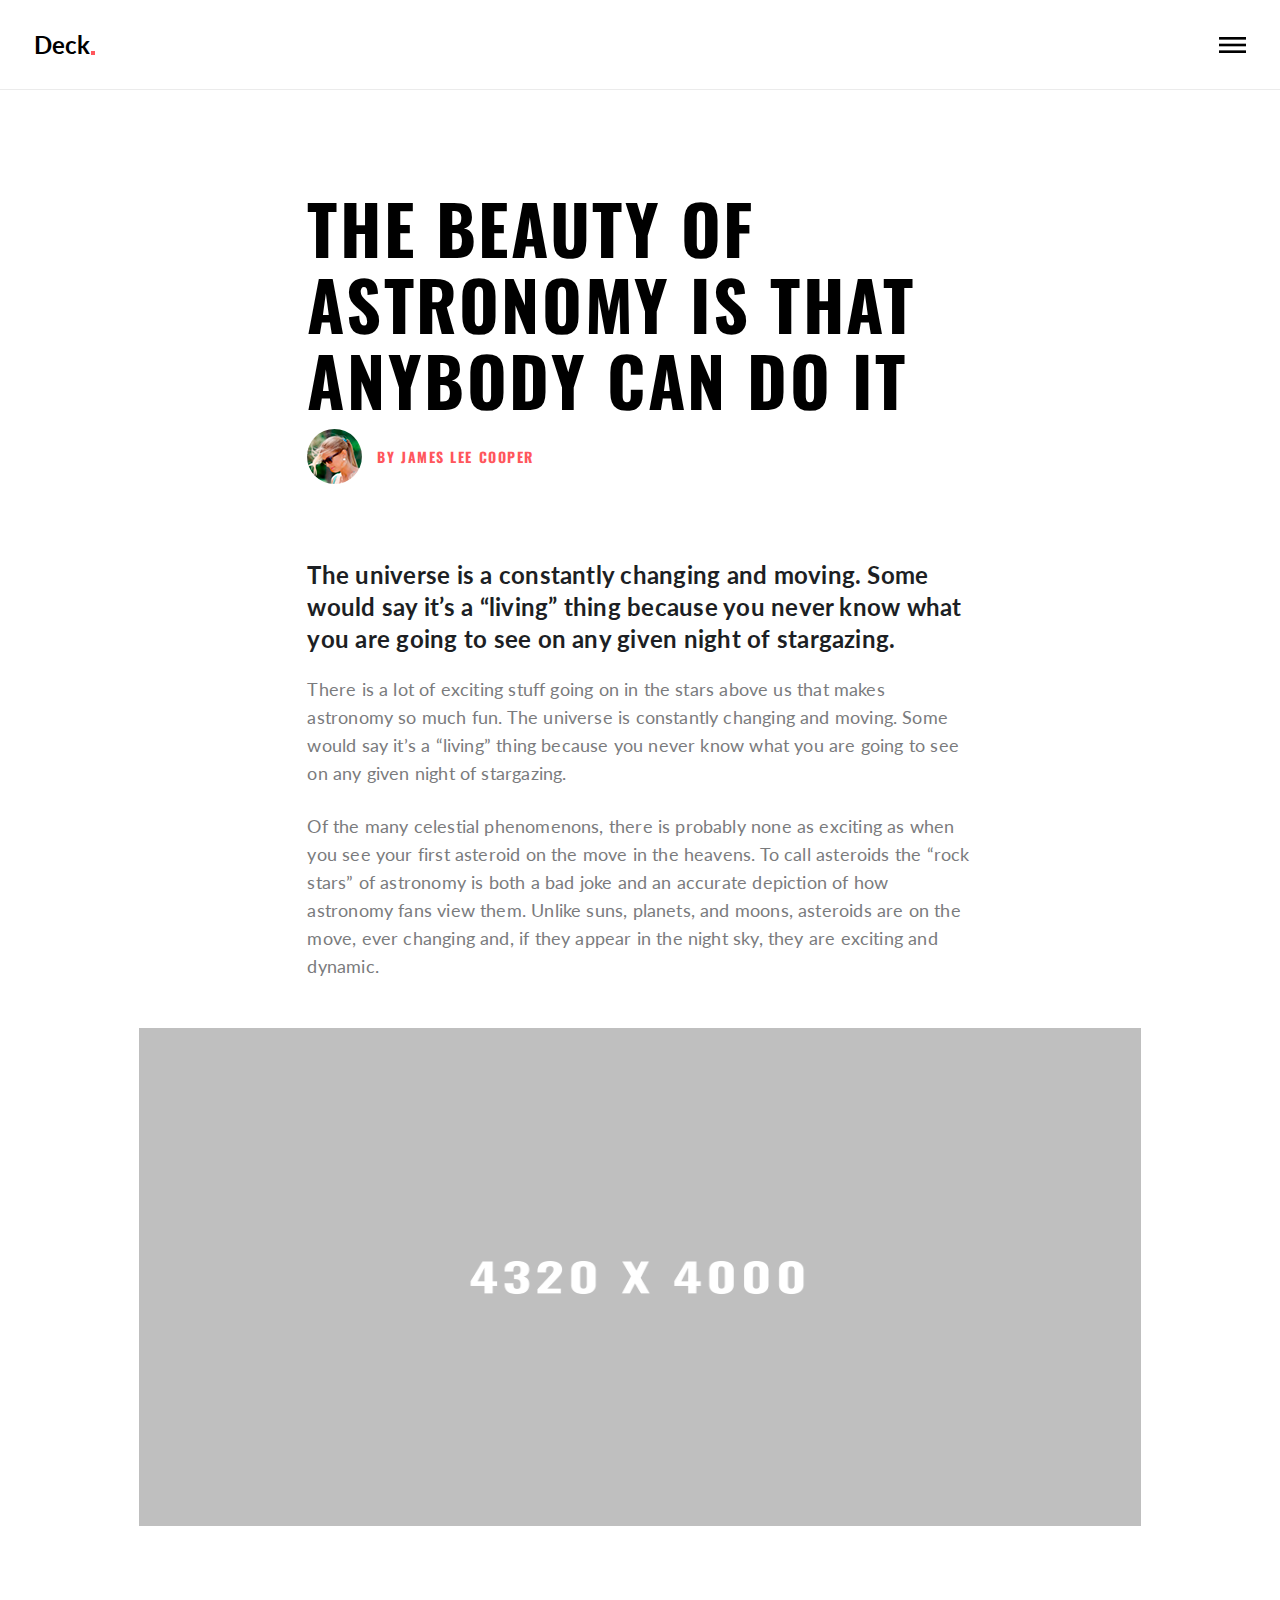
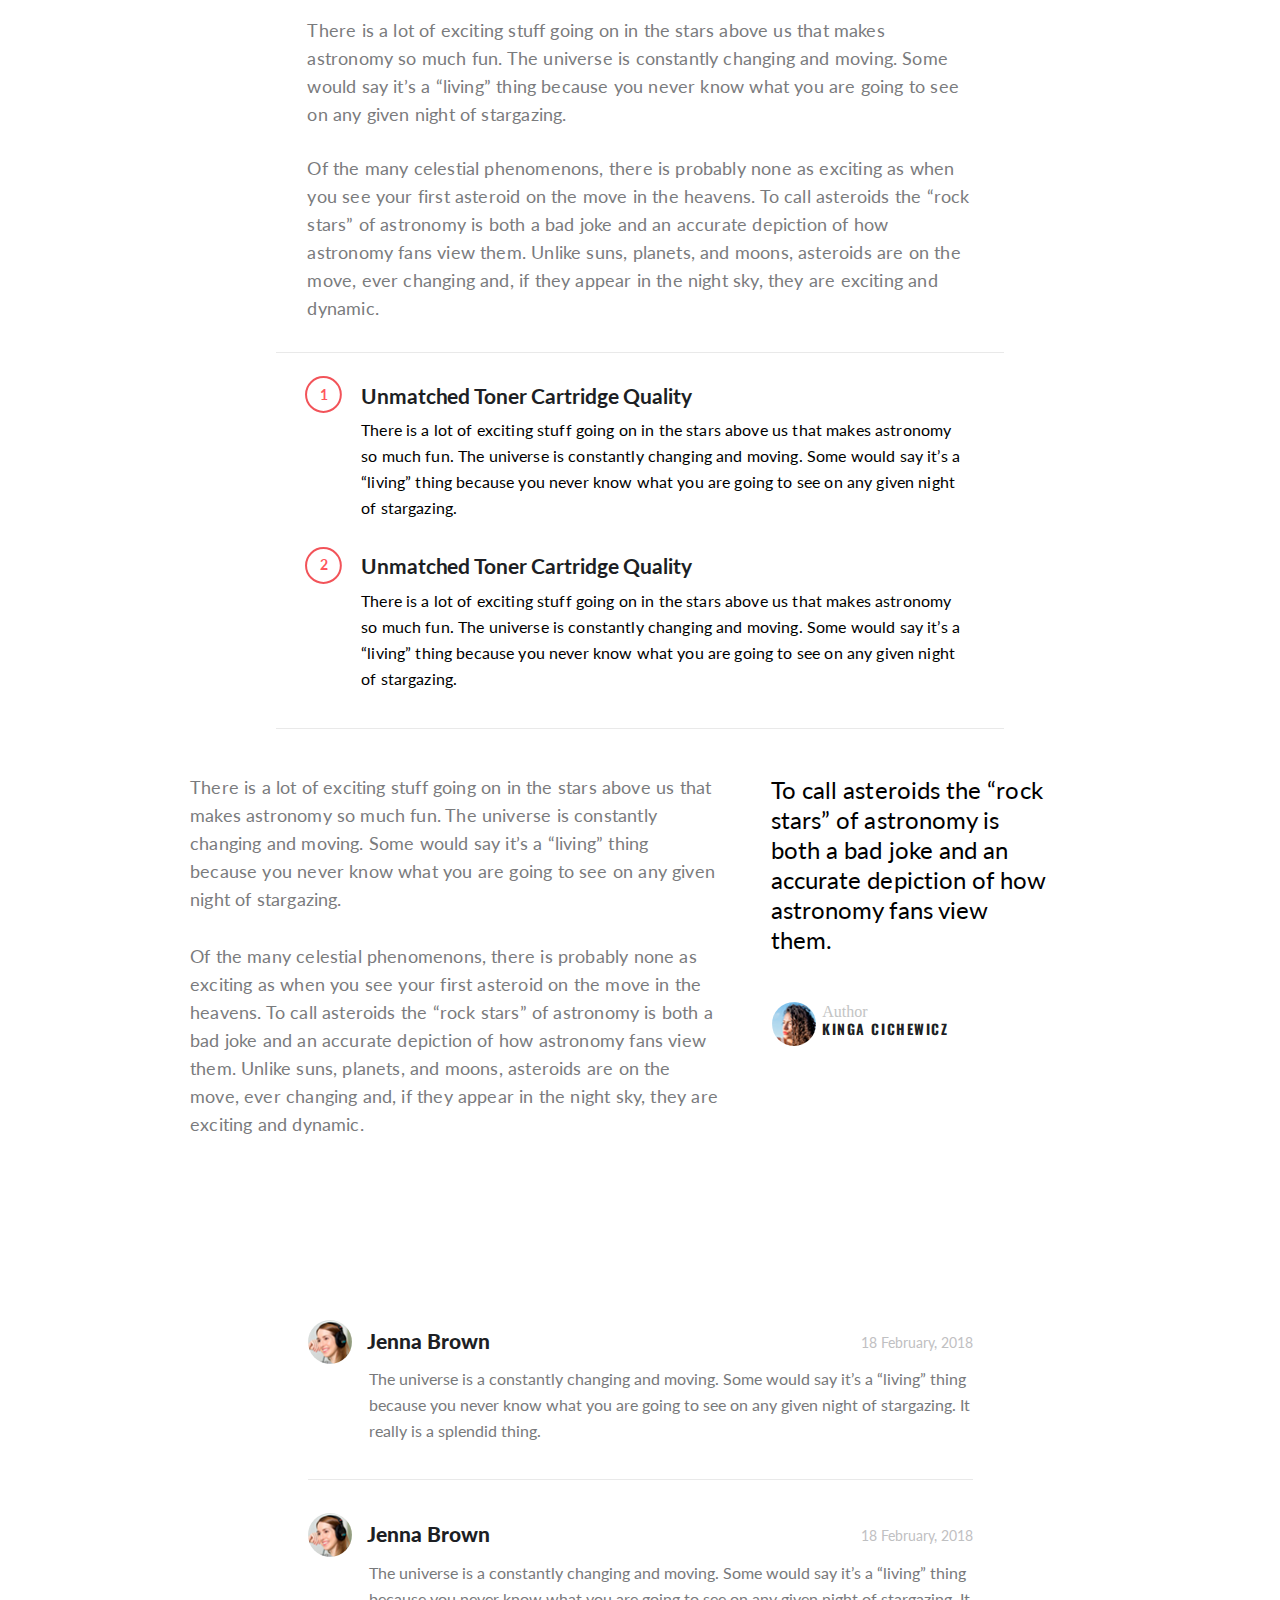
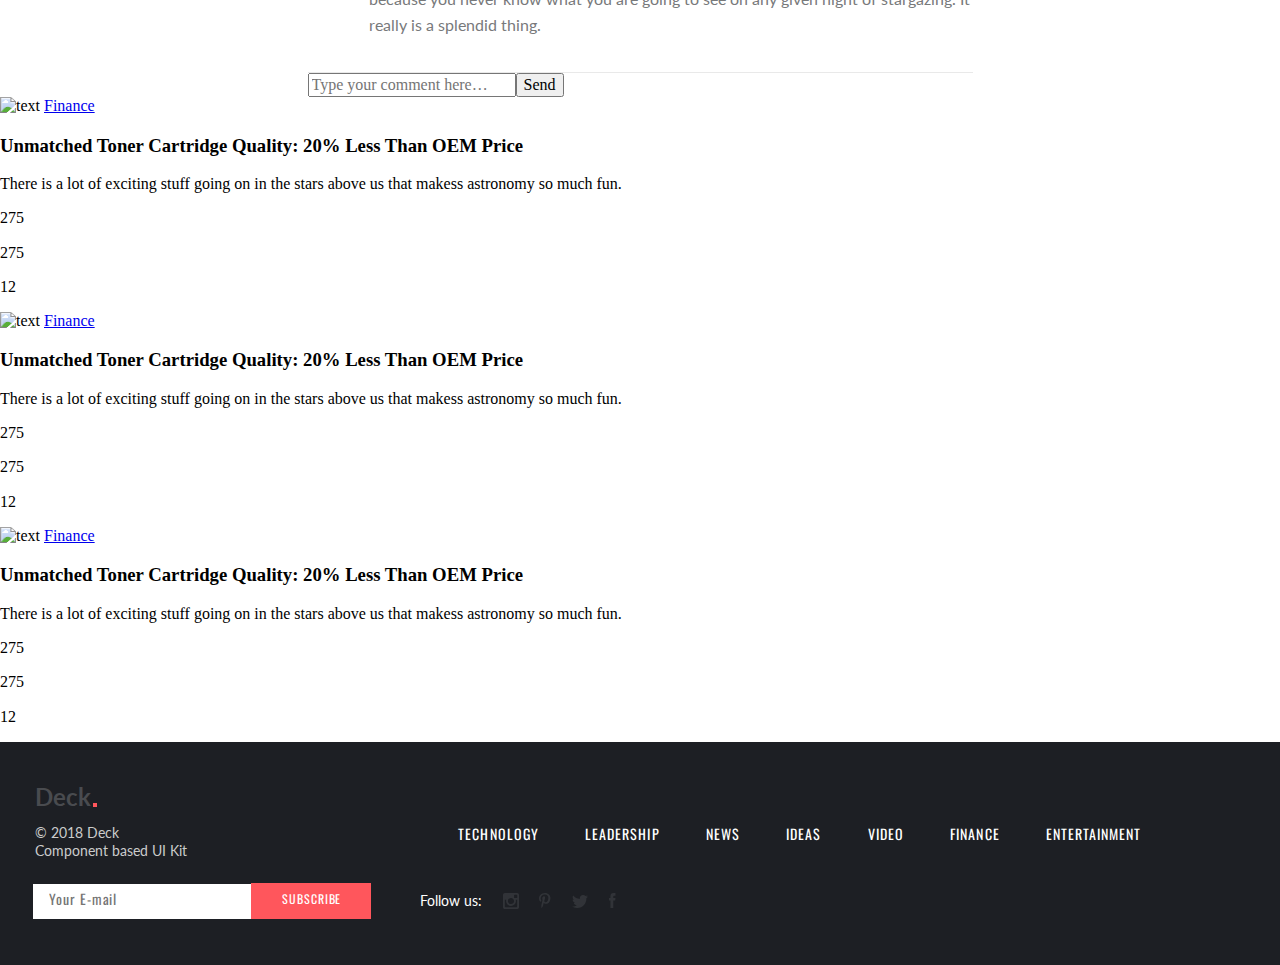
==== commit 233d70f5: "comment-block" ====
--- a/article.html
+++ b/article.html
@@ -22,13 +22,14 @@
         </ul>
         <button class="main-header__menu-btn"></button>
     </header>
-    <main class="main-content main-content--article">
+    <main class="main-content-article">
         <article class="article-content">
             <h2 class="article-content__headline">The beauty of astronomy is that anybody can do it</h2>
             <div class="author-card author-card--post-by">
                 <img src="/img/33w.png" alt="text" class="author-card__image">
+                <p class="author-card__user">Author</p>
                 <a href="#" class="author-card__link">By James Lee Cooper</a>
-                <time class="author-card__pub-date" datetime="2018-02-18">18 February 2018</time>
+                <time class="author-card__pub-date" datetime="2018-02-18">18 February, 2018</time>
                 <p class="author-card__text">The universe is a constantly changing and moving. Some would say it’s a “living” thing because you never know what you are going to see on any given night of stargazing. It really is a splendid thing.</p>           
             </div>
             <b class="article-content__entrance-text">The universe is a constantly changing and moving. Some would say it’s a “living” thing because you never know what you are going to see on any given night of stargazing.</b>
@@ -48,21 +49,31 @@
                 </li>
             </ol>
             <div class="article-content__end-text">
-                <p class="article-content__text">There is a lot of exciting stuff going on in the stars above us that makes astronomy so much fun. The truth is the universe is a constantly changing, moving, some would say “living” thing because you just never know what you are going to see on any given night of stargazing. But of the many celestial phenomenons, there is probably none as exciting as that time you see your first asteroid on the move in the heavens. To call asteroids the “rock stars” of astronomy is simultaneously a bad joke but an accurate depiction of how astronomy fans view them. Unlike suns, planets and moons, asteroids are on the move, ever changing and, if they appear in the night sky, exciting and dynamic.</p>
+                <p class="article-content__text">There is a lot of exciting stuff going on in the stars above us that makes astronomy so much fun. The universe is constantly changing and moving. Some would say it’s a “living” thing because you never know what you are going to see on any given night of stargazing.</p>
+                <p class="article-content__text">Of the many celestial phenomenons, there is probably none as exciting as when you see your first asteroid on the move in the heavens. To call asteroids the “rock stars” of astronomy is both a bad joke and an accurate depiction of how astronomy fans view them. Unlike suns, planets, and moons, asteroids are on the move, ever changing and, if they appear in the night sky, they are exciting and dynamic.</p>
                 <blockquote class="article-content__author-cite">To call asteroids the “rock stars” of astronomy is both a bad joke and an accurate depiction of how astronomy fans view them.</blockquote>
                 <div class="author-card author-card--post-author">
-                    <img src="#" alt="text" class="author-card__image">
-                    <a href="#" class="author-card__link">By James Lee Cooper</a>
-                    <time class="author-card__pub-date" datetime="2018-02-18">18 February 2018</time>
+                    <img src="/img/35w.png" alt="text" class="author-card__image">
+                    <p class="author-card__user">Author</p>
+                    <a href="#" class="author-card__link">Kinga Cichewicz</a>
+                    <time class="author-card__pub-date" datetime="2018-02-18">18 February, 2018</time>
                     <p class="author-card__text">The universe is a constantly changing and moving. Some would say it’s a “living” thing because you never know what you are going to see on any given night of stargazing. It really is a splendid thing.</p>
                 </div>
             </div>
         </article>
         <section class="comment-block">
             <div class="author-card author-card--comment-author">
-                <img src="#" alt="text" class="author-card__image">
-                <a href="#" class="author-card__link">By James Lee Cooper</a>
-                <time class="author-card__pub-date" datetime="2018-02-18">18 February 2018</time>
+                <img src="/img/41w.png" alt="text" class="author-card__image">
+                <p class="author-card__user">Author</p>
+                <a href="#" class="author-card__link">Jenna Brown</a>
+                <time class="author-card__pub-date" datetime="2018-02-18">18 February, 2018</time>
+                <p class="author-card__text">The universe is a constantly changing and moving. Some would say it’s a “living” thing because you never know what you are going to see on any given night of stargazing. It really is a splendid thing.</p>
+            </div>
+            <div class="author-card author-card--comment-author">
+                <img src="/img/41w.png" alt="text" class="author-card__image">
+                <p class="author-card__user">Author</p>
+                <a href="#" class="author-card__link">Jenna Brown</a>
+                <time class="author-card__pub-date" datetime="2018-02-18">18 February, 2018</time>
                 <p class="author-card__text">The universe is a constantly changing and moving. Some would say it’s a “living” thing because you never know what you are going to see on any given night of stargazing. It really is a splendid thing.</p>
             </div>
             <form action="#" class="comment-block__form">
--- a/css/style.css
+++ b/css/style.css
@@ -487,7 +487,12 @@
     top: 38px;
     left: 212px; }
 
-.main-content--article {
+.main-content-article {
+  display: flex;
+  flex-direction: column;
+  justify-content: flex-start;
+  align-items: center;
+  flex-wrap: wrap;
   width: 100vw;
   height: auto;
   padding: 0% 0% 0% 0%;
@@ -530,7 +535,8 @@
   margin: 0% 0% 0% 0%; }
 
 .author-card--post-by {
-  margin: 11px auto 75px 20.5%; }
+  width: 665px;
+  margin: 11px 0% 75px 0%; }
 
 .author-card__image {
   width: 55px;
@@ -548,7 +554,8 @@
   text-decoration: none; }
 
 .author-card__pub-date,
-.author-card__text {
+.author-card__text,
+.author-card__user {
   display: none; }
 
 .article-content__entrance-text {
@@ -573,11 +580,13 @@
   border-bottom: solid 1px #e9e9e9;
   list-style-type: none;
   margin: 2.5% 0% 0% 0%;
-  padding: 2.8% 0% 0.65% 15%; }
+  padding: 2.8% 0% 0.65% 0%; }
 
 .article-content__list-item {
   font-family: "Lato", "Arial", sans-serif;
-  position: relative; }
+  position: relative;
+  margin: 0% 0% 0% 10.7%;
+  padding: 0% 0% 0% 1%; }
   .article-content__list-item:before {
     content: '1';
     display: flex;
@@ -610,7 +619,99 @@
   line-height: 26px;
   letter-spacing: 0.009em;
   margin: 0% 0% 0% 0%;
-  padding: 1% 16% 4.7% 0%; }
+  padding: 1% 6% 4.7% 0%; }
+
+.article-content__end-text {
+  display: flex;
+  flex-direction: column;
+  justify-content: space-between;
+  align-items: flex-start;
+  flex-wrap: wrap;
+  width: 900px;
+  height: 365px;
+  margin: 0% 0% 0% 0%;
+  padding: 4.3% 0% 107px 0%; }
+  .article-content__end-text .article-content__text {
+    width: 530px;
+    margin: 0% 0% 0% 0%;
+    padding: 0% 0% 0% 0%; }
+
+.article-content__author-cite {
+  font-family: "Lato", "Arial", sans-serif;
+  font-size: 24px;
+  line-height: 30px;
+  width: 282px;
+  height: auto;
+  letter-spacing: 0.003em;
+  margin: 0% 0% 47px 0%;
+  padding: 0.3% 0% 0% 1.5%; }
+
+.author-card--post-author,
+.author-card--comment-author {
+  display: flex;
+  justify-content: flex-start;
+  flex-wrap: wrap; }
+
+.author-card--post-author {
+  flex-direction: column;
+  align-items: flex-start;
+  width: 190px;
+  height: 55px;
+  margin: 0% 0% auto 0%; }
+  .author-card--post-author .author-card__user {
+    display: flex;
+    line-height: 1.2;
+    letter-spacing: 0em;
+    color: #c3c4c4;
+    margin: 0% 0% 0% 0%;
+    padding: 0% 0% 0% 0%; }
+  .author-card--post-author .author-card__link {
+    color: #1d1f24; }
+  .author-card--post-author .author-card__image {
+    width: 44px;
+    height: 44px;
+    margin: 0% 6px 0% 15px; }
+
+.comment-block {
+  width: 665px;
+  padding: 3.3% 0% 0% 0%; }
+
+.author-card--comment-author {
+  flex-direction: row;
+  align-items: flex-start;
+  width: auto;
+  height: 127px;
+  border-bottom: solid 1px #e9e9e9;
+  padding: 5% 0% 4.8% 0%; }
+  .author-card--comment-author .author-card__link {
+    font-family: "Lato", "Arial", sans-serif;
+    color: #1d1f24;
+    font-size: 21px;
+    letter-spacing: 0em;
+    text-transform: capitalize;
+    margin: 9px auto 0% 0%; }
+  .author-card--comment-author .author-card__pub-date {
+    display: flex;
+    margin: 15px 0% 0% 0%; }
+  .author-card--comment-author .author-card__text {
+    display: flex;
+    align-self: flex-start;
+    color: #78797b;
+    font-size: 16px;
+    font-family: "Lato", "Arial", sans-serif;
+    line-height: 26px;
+    margin: 0% 0% 0% 0%;
+    padding: 0% 0% 0% 9.2%; }
+  .author-card--comment-author .author-card__image {
+    width: 44px;
+    height: 44px; }
+  .author-card--comment-author .author-card__pub-date {
+    font-family: "Lato", "Arial", sans-serif;
+    font-size: 14px;
+    color: #bfc0c2; }
+
+.comment-block__form {
+  display: flex; }
 
 @media screen and (min-width: 767px) and (max-width: 1439px) {
   .main-header {
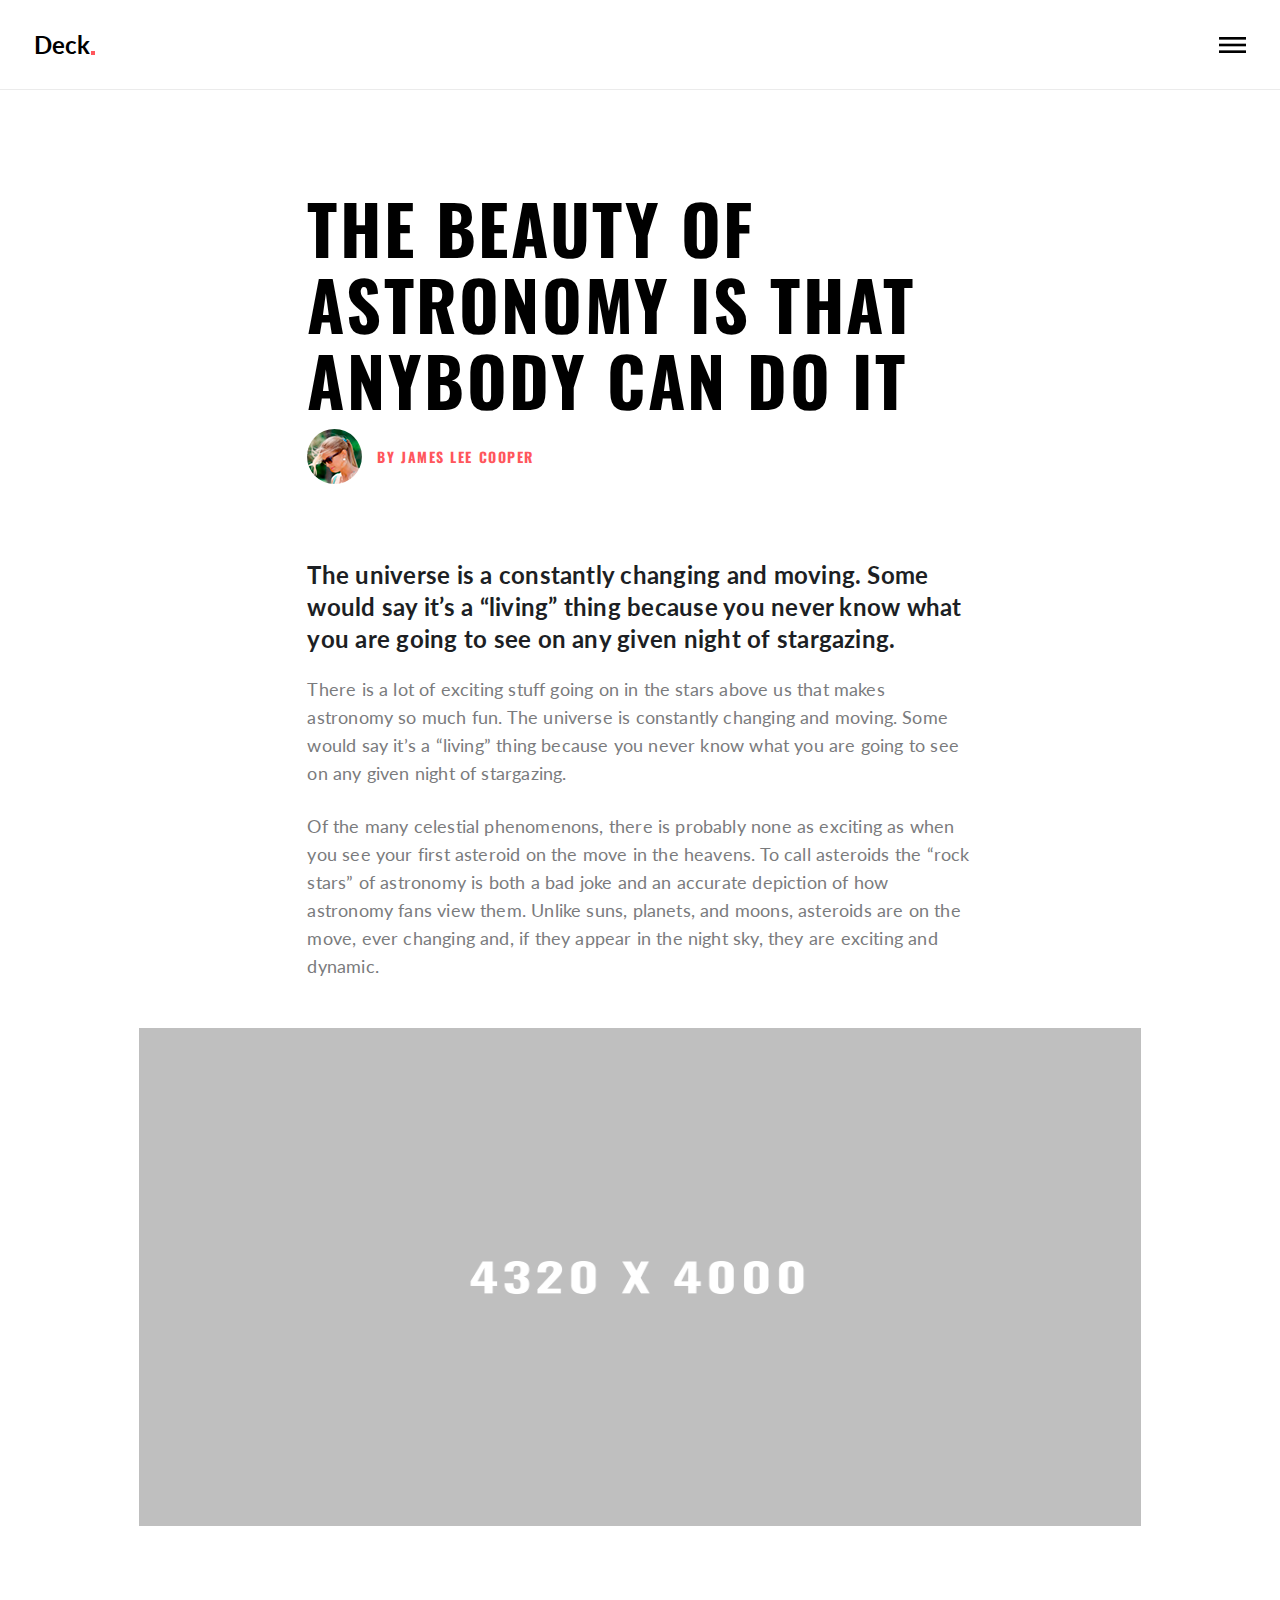
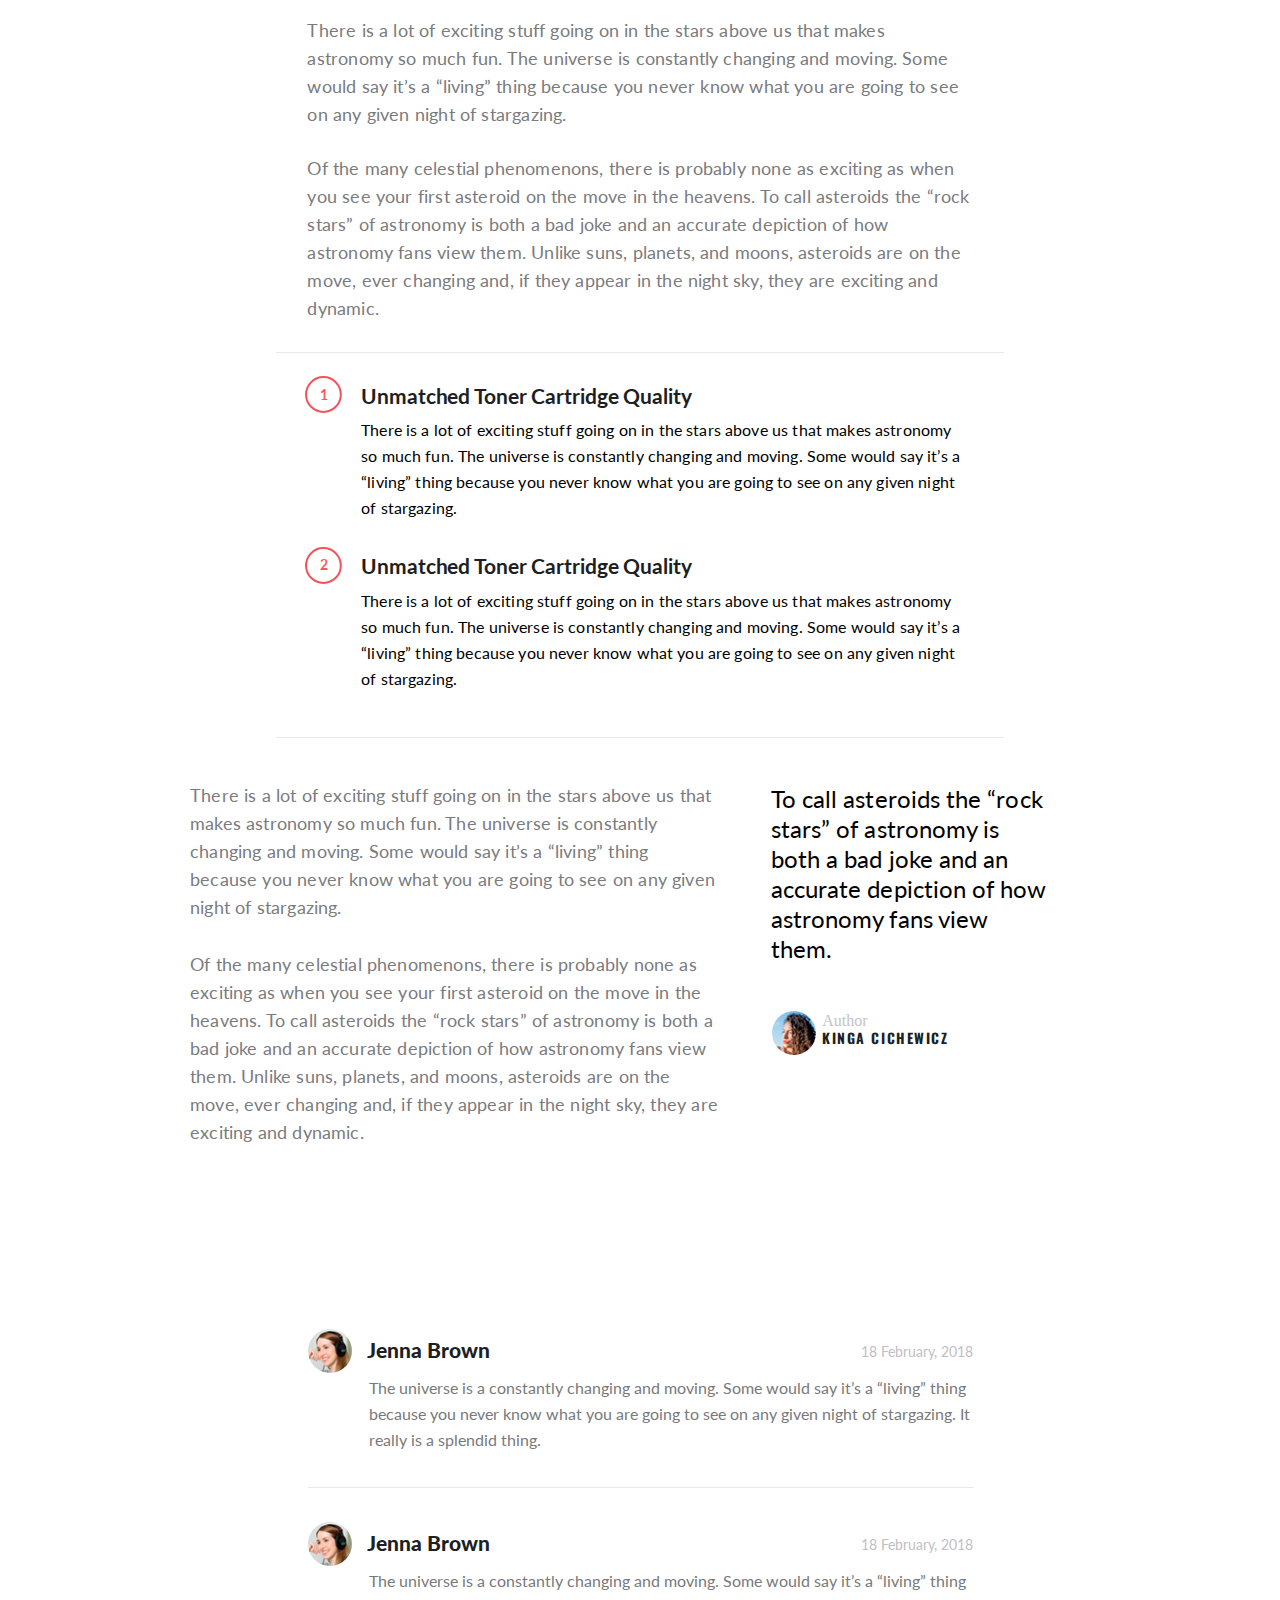
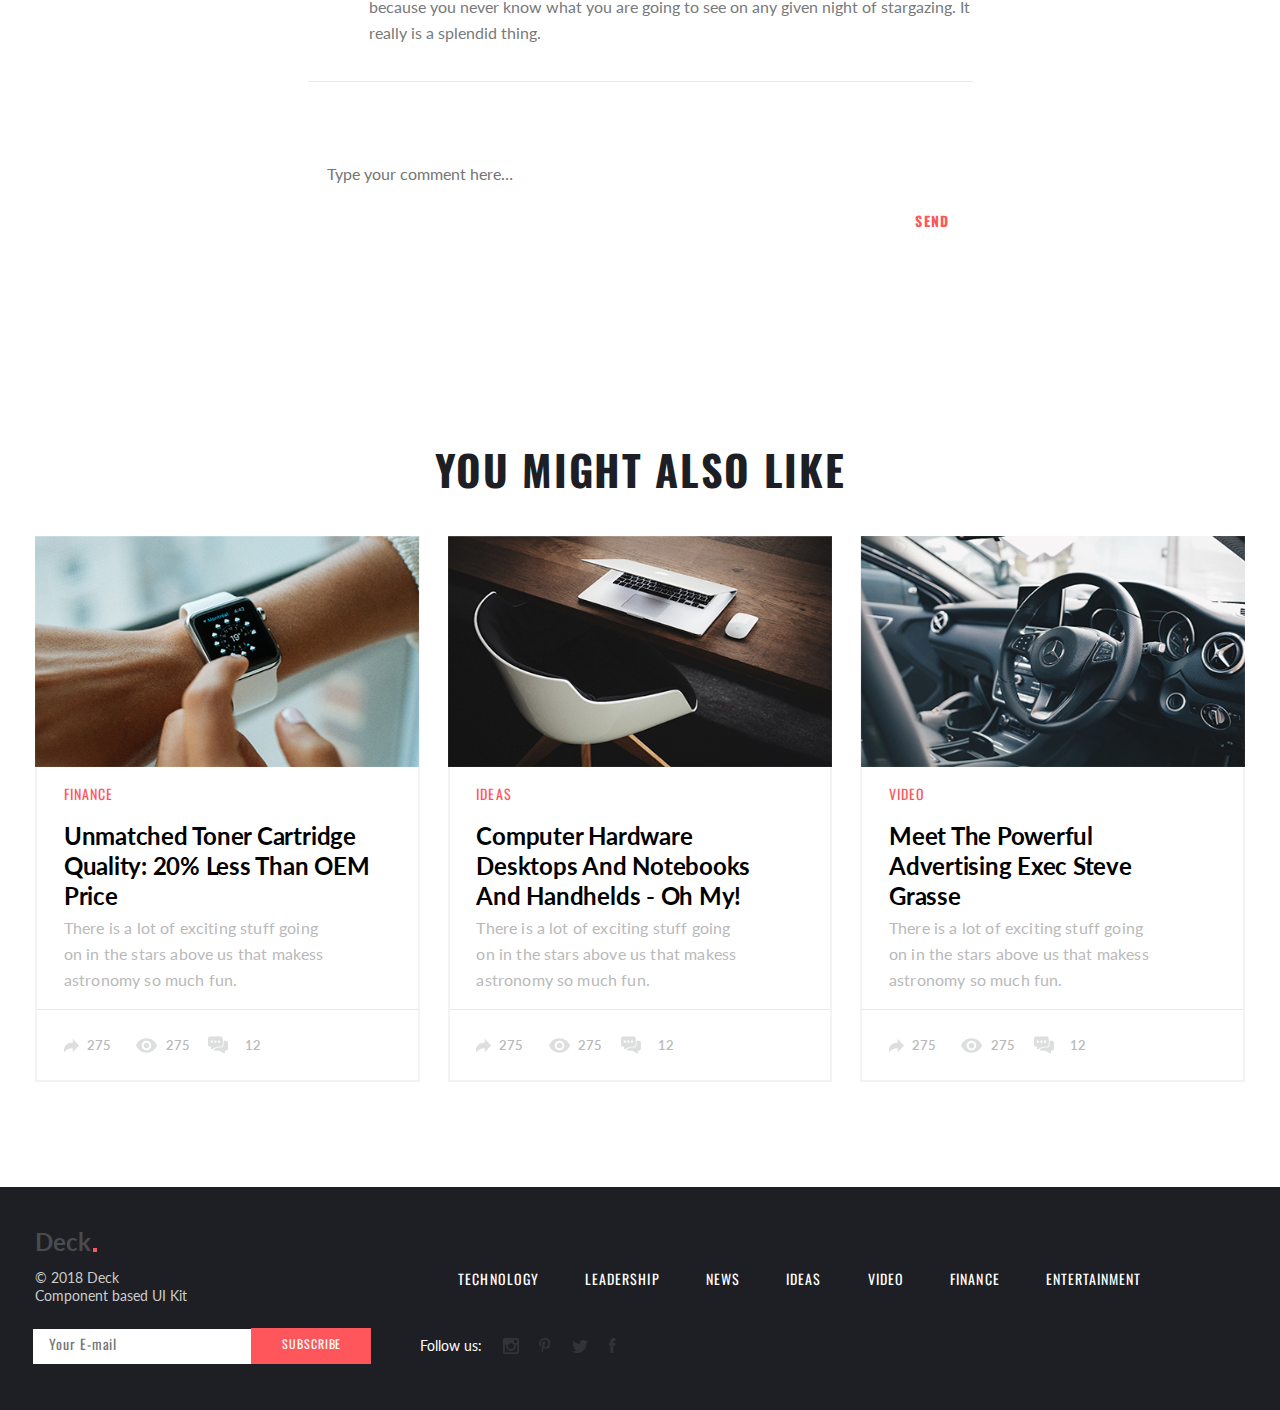
==== commit be69b6b9: "Article (desktop) done" ====
--- a/article.html
+++ b/article.html
@@ -83,10 +83,11 @@
         </section>
     </main>
     <section class="additional-block">
+        <p class="additional-block__cond-headline">You might also like</p>
         <div class="additional-block__item">
-            <img class="additional-block__img" src="#" alt="text">
+            <img class="additional-block__img" src="/img/crew-22235.jpg" alt="text">
             <a href="#" class="additional-block__category-link">Finance</a>
-            <h3 class="additional-block__headline">Unmatched Toner Cartridge Quality: 20% Less Than OEM Price</h3>
+            <h3 class="additional-block__headline">Unmatched Toner Cartridge<br> Quality: 20% Less Than OEM Price</h3>
             <p class="additional-block__text">There is a lot of exciting stuff going on in the stars above us that makess astronomy so much fun.</p>
             <div class="additional-block__activity">
                 <p class="additional-block__activity-repost">275</p>
@@ -95,9 +96,9 @@
             </div>
         </div>
         <div class="additional-block__item">
-            <img class="additional-block__img" src="#" alt="text">
-            <a href="#" class="additional-block__category-link">Finance</a>
-            <h3 class="additional-block__headline">Unmatched Toner Cartridge Quality: 20% Less Than OEM Price</h3>
+            <img class="additional-block__img" src="/img/luca-bravo-207676-unsplash.jpg" alt="text">
+            <a href="#" class="additional-block__category-link">Ideas</a>
+            <h3 class="additional-block__headline">Computer Hardware<br> Desktops And Notebooks And Handhelds - Oh My!</h3>
             <p class="additional-block__text">There is a lot of exciting stuff going on in the stars above us that makess astronomy so much fun.</p>
             <div class="additional-block__activity">
                 <p class="additional-block__activity-repost">275</p>
@@ -106,9 +107,9 @@
             </div>
         </div>
         <div class="additional-block__item">
-            <img class="additional-block__img" src="#" alt="text">
-            <a href="#" class="additional-block__category-link">Finance</a>
-            <h3 class="additional-block__headline">Unmatched Toner Cartridge Quality: 20% Less Than OEM Price</h3>
+            <img class="additional-block__img" src="/img/oliur-rahman-123819.jpg" alt="text">
+            <a href="#" class="additional-block__category-link">Video</a>
+            <h3 class="additional-block__headline">Meet The Powerful<br> Advertising Exec Steve Grasse</h3>
             <p class="additional-block__text">There is a lot of exciting stuff going on in the stars above us that makess astronomy so much fun.</p>
             <div class="additional-block__activity">
                 <p class="additional-block__activity-repost">275</p>
--- a/css/style.css
+++ b/css/style.css
@@ -580,7 +580,7 @@
   border-bottom: solid 1px #e9e9e9;
   list-style-type: none;
   margin: 2.5% 0% 0% 0%;
-  padding: 2.8% 0% 0.65% 0%; }
+  padding: 2.8% 0% 1.5% 0%; }
 
 .article-content__list-item {
   font-family: "Lato", "Arial", sans-serif;
@@ -711,7 +711,152 @@
     color: #bfc0c2; }
 
 .comment-block__form {
-  display: flex; }
+  display: flex;
+  width: 665px;
+  height: 112px;
+  margin: 9% 0% 0% 0%;
+  padding: 0% 0% 0% 0%; }
+  .comment-block__form [placeholder] {
+    font-family: "Lato", "Arial", sans-serif;
+    font-size: 16px;
+    line-height: 22px;
+    border: none; }
+
+.comment-block__text {
+  width: 100%;
+  padding: 0% 0% 7% 3%;
+  background-color: transparent; }
+
+.comment-block__btn {
+  background-color: transparent;
+  border: none;
+  color: #ff565c;
+  font-family: "Oswald", "Arial", sans-serif;
+  font-size: 14px;
+  font-weight: 900;
+  text-transform: uppercase;
+  letter-spacing: 0.1em;
+  padding: 0% 3.4% 0% 3.4%;
+  margin: 7% 0% 0% 0%; }
+
+.additional-block {
+  display: flex;
+  flex-direction: row;
+  justify-content: center;
+  align-items: center;
+  flex-wrap: wrap;
+  font-family: "Oswald", "Arial", sans-serif;
+  width: auto;
+  height: auto;
+  margin: 7% 0% 8.25% 0%; }
+
+.additional-block__cond-headline {
+  display: flex;
+  justify-content: center;
+  text-transform: uppercase;
+  font-size: 42px;
+  line-height: 52px;
+  letter-spacing: 0.04em;
+  font-weight: 900;
+  color: #1d1f24;
+  width: 100%;
+  margin: 7.8% 0% 3.2% 0%; }
+
+.additional-block__item {
+  display: flex;
+  flex-direction: column;
+  justify-content: flex-start;
+  align-items: flex-start;
+  width: 29.723vw;
+  margin: 0% 1.1%;
+  border-bottom: 2px solid #f3f3f3;
+  border-left: 2px solid #f3f3f3;
+  border-right: 2px solid #f3f3f3; }
+
+.additional-block__img {
+  width: 30vw;
+  height: 18.056vw;
+  z-index: 1;
+  align-self: center; }
+
+.additional-block__category-link {
+  font-size: 14px;
+  color: #ff565c;
+  text-decoration: none;
+  text-transform: uppercase;
+  letter-spacing: 0.075em;
+  margin: 5% 0% 0% 7%; }
+
+.additional-block__headline {
+  font-size: 24px;
+  line-height: 30px;
+  min-height: 90px;
+  height: auto;
+  letter-spacing: -0.01em;
+  font-family: "Lato", "Arial", sans-serif;
+  margin: 5% 0% 0% 7%;
+  padding: 0% 10% 0% 0%; }
+
+.additional-block__text {
+  height: auto;
+  font-family: "Lato", "Arial", sans-serif;
+  font-size: 16px;
+  line-height: 26px;
+  font-weight: 400;
+  letter-spacing: 0.01em;
+  color: #b9b9ba;
+  margin: 1% 0% 0% 7%;
+  padding: 0% 21% 4.2% 0%; }
+
+.additional-block__activity {
+  display: flex;
+  flex-direction: row;
+  justify-content: flex-start;
+  align-items: center;
+  position: relative;
+  width: 100%;
+  height: 70px;
+  border-top: 1px solid #e9e9e9;
+  font-family: "Lato", "Arial", sans-serif;
+  font-size: 13px;
+  line-height: 30px;
+  color: #b9b9ba;
+  font-weight: 600; }
+
+.additional-block__activity-repost:before,
+.additional-block__activity-views:before,
+.additional-block__activity-comments:before {
+  display: flex;
+  content: '';
+  position: absolute;
+  background-color: transparent;
+  background-position: 0 0;
+  background-repeat: no-repeat; }
+
+.additional-block__activity-repost {
+  margin: 0% 14.5% 0% 13%; }
+  .additional-block__activity-repost:before {
+    width: 18px;
+    height: 15px;
+    background-image: url(/img/icon-share.svg);
+    left: 7%;
+    top: 40%; }
+
+.additional-block__activity-views {
+  margin: 0% 14.5% 0% 0%; }
+  .additional-block__activity-views:before {
+    width: 22px;
+    height: 21px;
+    background-image: url(/img/icon-views.svg);
+    left: 26%;
+    top: 36%; }
+
+.additional-block__activity-comments:before {
+  width: 20px;
+  height: 20px;
+  background-image: url(/img/icon-letter.svg);
+  left: 45%;
+  top: 36%; }
 
 @media screen and (min-width: 767px) and (max-width: 1439px) {
   .main-header {
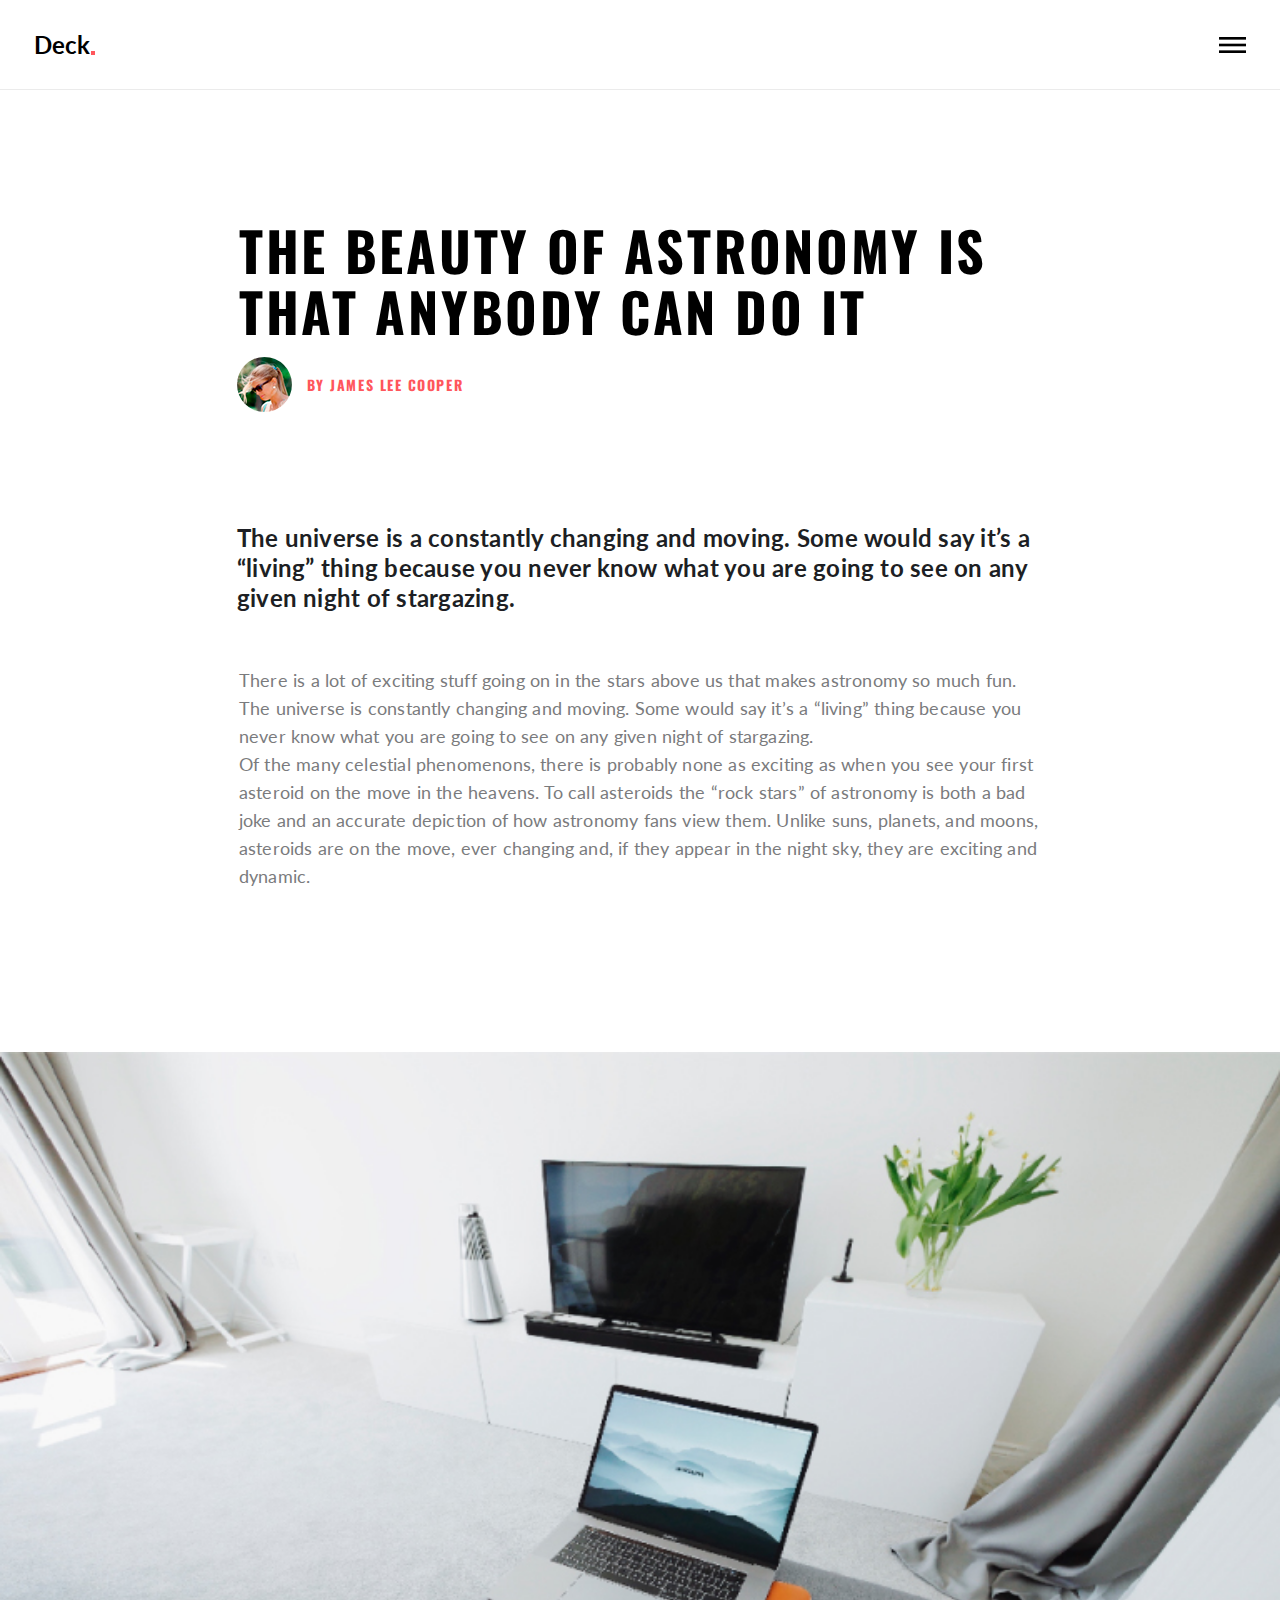
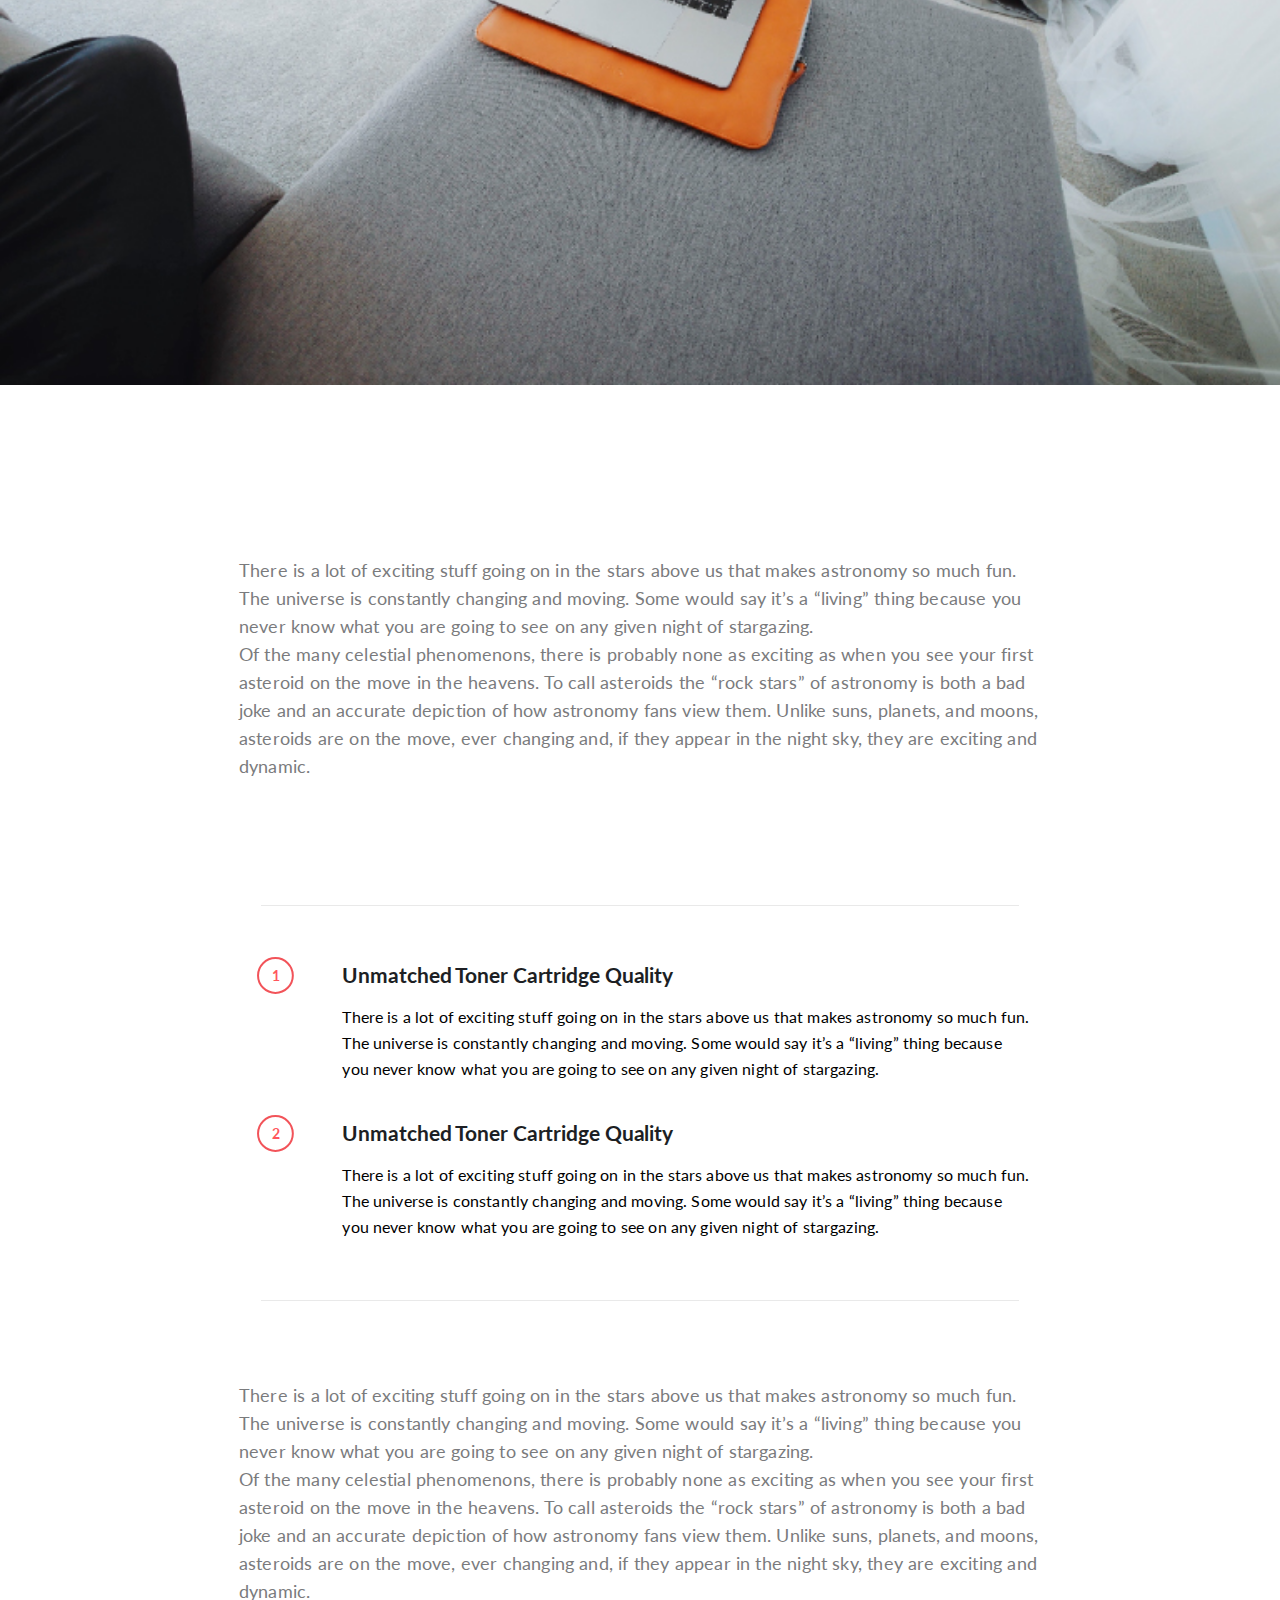
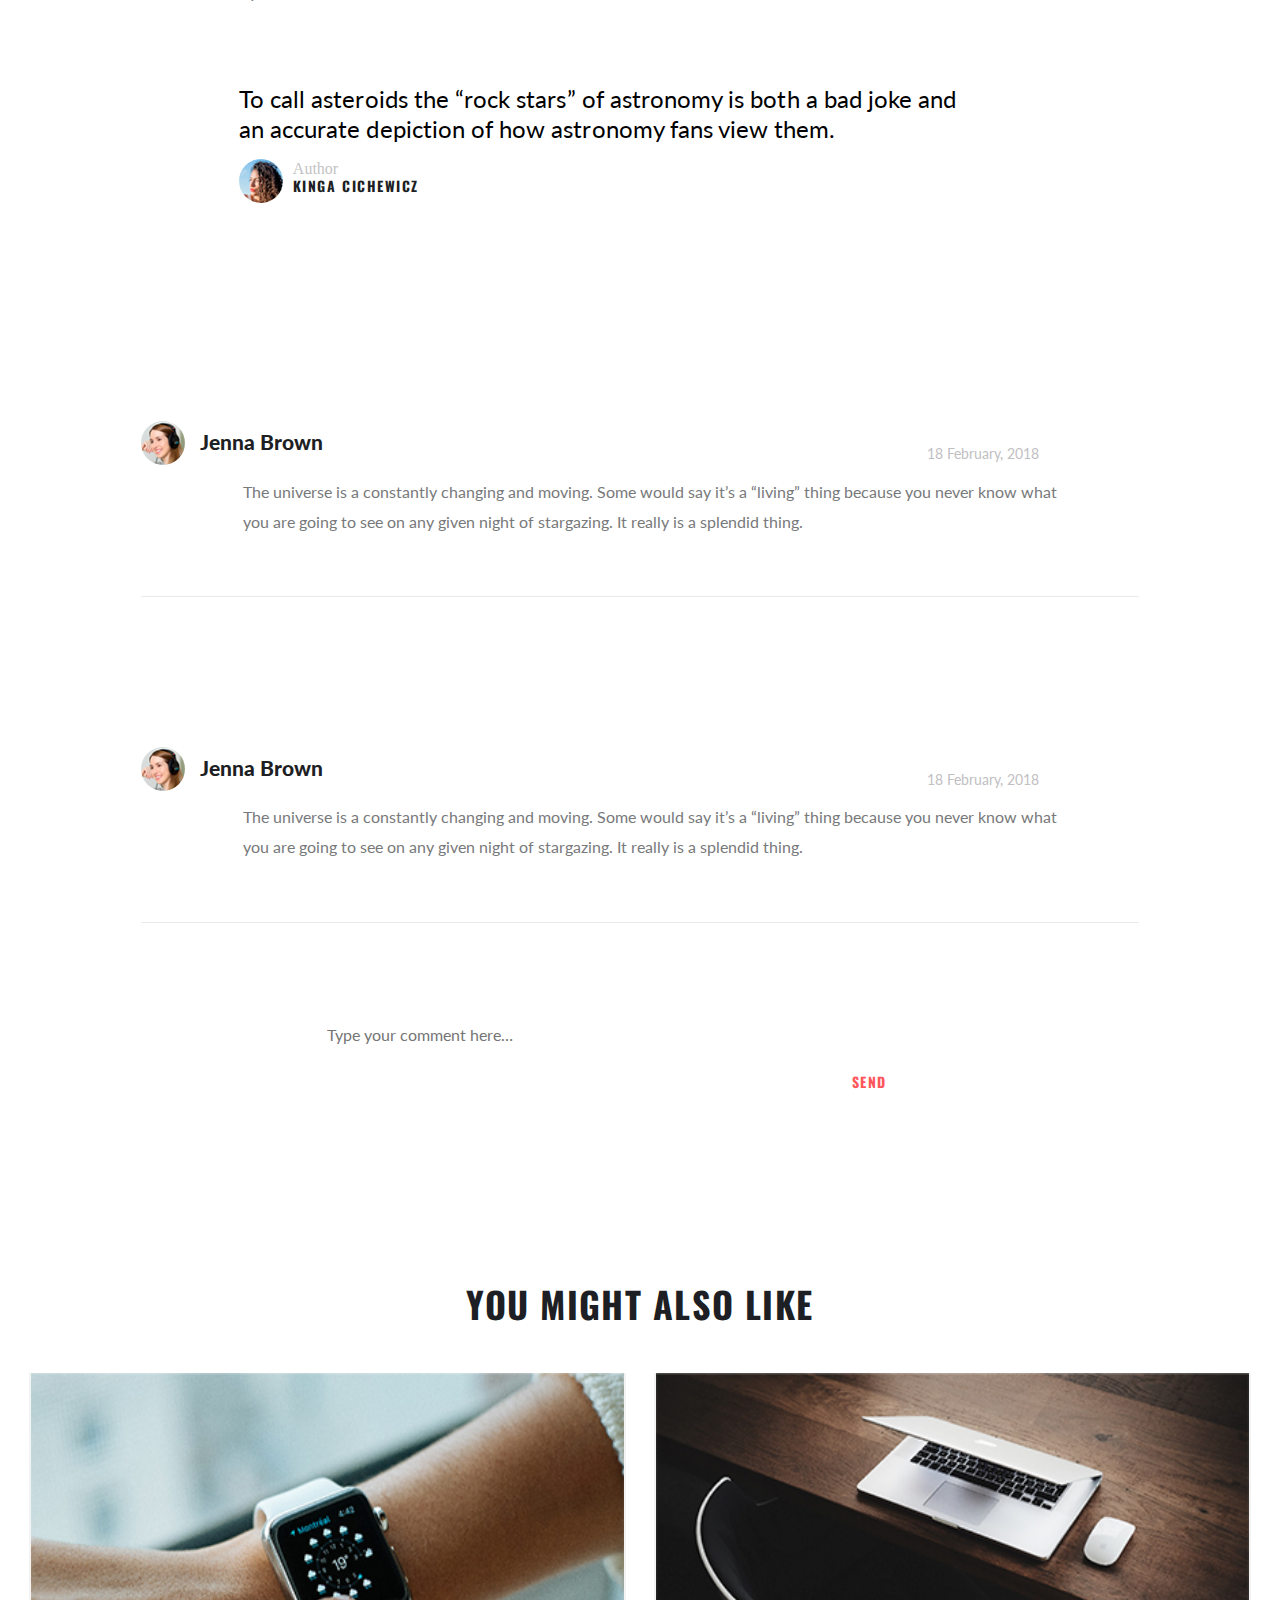
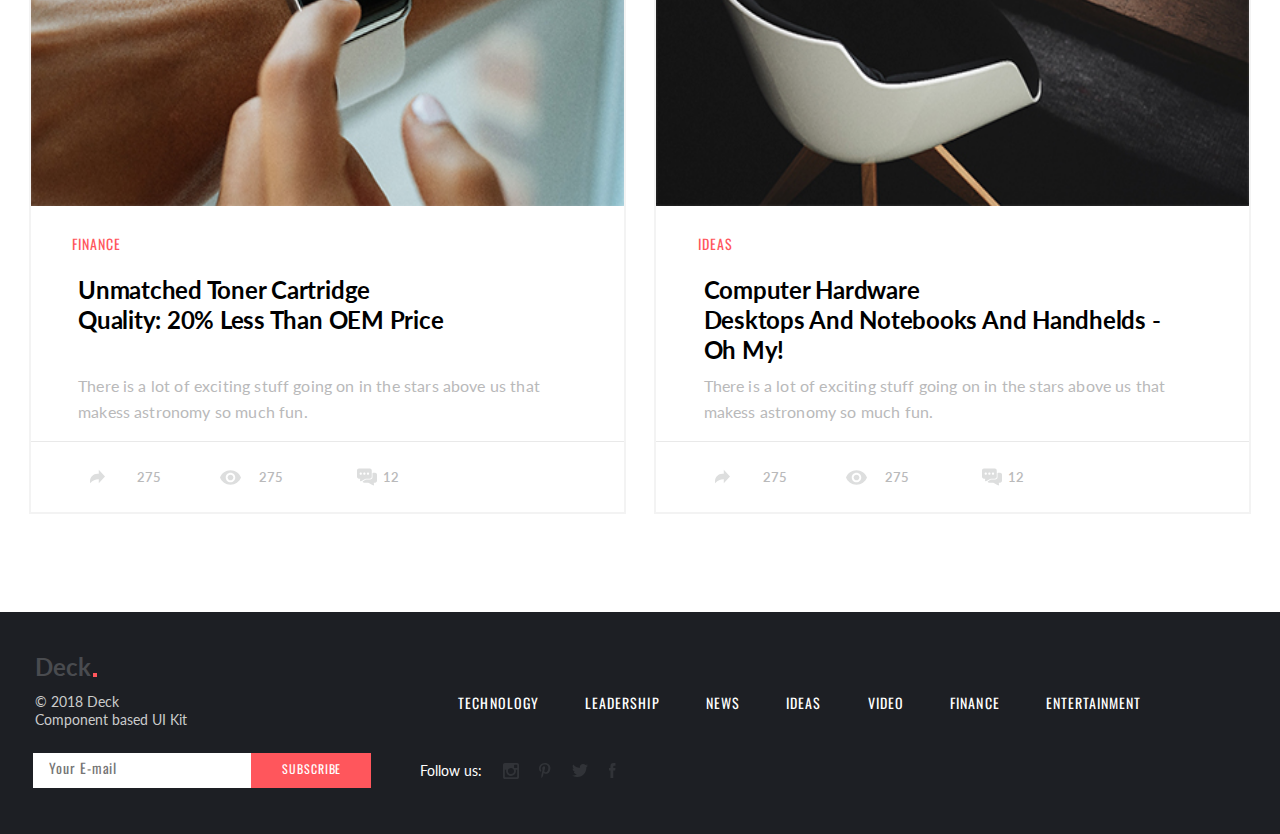
==== commit 01f49d3a: "article (Tablet) grids done" ====
--- a/article.html
+++ b/article.html
@@ -35,7 +35,7 @@
             <b class="article-content__entrance-text">The universe is a constantly changing and moving. Some would say it’s a “living” thing because you never know what you are going to see on any given night of stargazing.</b>
             <p class="article-content__text">There is a lot of exciting stuff going on in the stars above us that makes astronomy so much fun. The universe is constantly changing and moving. Some would say it’s a “living” thing because you never know what you are going to see on any given night of stargazing.</p> 
             <p class="article-content__text">Of the many celestial phenomenons, there is probably none as exciting as when you see your first asteroid on the move in the heavens. To call asteroids the “rock stars” of astronomy is both a bad joke and an accurate depiction of how astronomy fans view them. Unlike suns, planets, and moons, asteroids are on the move, ever changing and, if they appear in the night sky, they are exciting and dynamic.</p>
-            <img src="/img/img_4320x4000.jpg" alt="text" class="article-content__main-img"> 
+            <img src="/img/Mask.jpg" alt="text" class="article-content__main-img"> 
             <p class="article-content__text">There is a lot of exciting stuff going on in the stars above us that makes astronomy so much fun. The universe is constantly changing and moving. Some would say it’s a “living” thing because you never know what you are going to see on any given night of stargazing.</p>
             <p class="article-content__text">Of the many celestial phenomenons, there is probably none as exciting as when you see your first asteroid on the move in the heavens. To call asteroids the “rock stars” of astronomy is both a bad joke and an accurate depiction of how astronomy fans view them. Unlike suns, planets, and moons, asteroids are on the move, ever changing and, if they appear in the night sky, they are exciting and dynamic.</p>
             <ol class="article-content__list">
--- a/css/style.css
+++ b/css/style.css
@@ -1076,7 +1076,111 @@
       width: 11px;
       height: 11px;
       top: 31px;
-      left: 165px; } }
+      left: 165px; }
+  .article-content__headline {
+    width: auto;
+    font-size: 54px;
+    line-height: 61px;
+    letter-spacing: 0.05em;
+    margin: 13% 0% 0% 0%;
+    padding: 0% 10%; }
+  .author-card--post-by {
+    width: 63vw;
+    margin: 15px 0% 111px 0%;
+    padding: 0% 0% 0% 0%; }
+  .article-content__entrance-text {
+    width: 63vw;
+    font-size: 24px;
+    line-height: 30px;
+    margin: 0% 0% 53px 0%; }
+  .article-content__text {
+    width: auto;
+    padding: 0% 10% 0% 10%; }
+  .article-content__main-img {
+    width: 100vw;
+    height: 72.927vw;
+    margin: 16.1% 0% 17% 0%; }
+  .article-content__list {
+    display: flex;
+    flex-direction: column;
+    justify-content: space-between;
+    align-items: center;
+    margin: 12.5% 0% 8% 0%;
+    padding: 5.4% 0% 60px 3%; }
+    .article-content__list .article-content__list-item:nth-of-type(1) {
+      margin: 0% 0% 5% 0%; }
+    .article-content__list .article-content__list-item:nth-of-type(2) {
+      margin: 0% 0% 0% 0%; }
+  .article-content__list-item {
+    width: auto; }
+    .article-content__list-item:before {
+      left: -7.3%; }
+  .article-content__list-headline {
+    margin: 0% 0% 0% 4%; }
+  .article-content__list-text {
+    width: 53.703vw;
+    padding: 0% 0% 0% 4%;
+    margin: 2% 0% 0% 0%; }
+  .article-content__end-text {
+    width: auto;
+    height: auto;
+    padding: 0% 10% 0% 10%; }
+    .article-content__end-text .article-content__text {
+      width: auto; }
+  .article-content__author-cite {
+    width: auto;
+    margin: 79px 0% 15px 0%;
+    padding: 0% 8% 0% 0%;
+    letter-spacing: 0.002em; }
+  .author-card--post-author .author-card__image {
+    margin: 0% 0% 0% 0%; }
+  .comment-block {
+    width: 78vw;
+    margin: 157px 0% 0% 0%;
+    padding: 0% 0% 0% 0%; }
+    .comment-block .author-card--comment-author:nth-of-type(1) {
+      margin: 0% 0% 10% 0%; }
+  .author-card--comment-author .author-card__text {
+    line-height: 30px;
+    letter-spacing: 0em;
+    padding: 0% 6% 0% 10.2%; }
+  .author-card--comment-author .author-card__pub-date {
+    margin: 2.5% 10% 0% 0%; }
+  .comment-block__form {
+    margin: 8% auto 0% auto; }
+  .comment-block__text {
+    width: 75.5%; }
+  .additional-block {
+    margin: 107px 0% 98px; }
+    .additional-block .additional-block__item:nth-of-type(3) {
+      display: none; }
+  .additional-block__cond-headline {
+    font-size: 36px;
+    line-height: 44px;
+    margin: 60px 0% 47px 0%; }
+  .additional-block__item {
+    width: 46.355vw; }
+  .additional-block__img {
+    width: 46.355vw;
+    height: 33.855vw; }
+  .additional-block__headline {
+    margin: 23px 0% 0% 8%; }
+  .additional-block__text {
+    margin: 8px 0% 0% 8%;
+    padding: 0% 10% 16px 0%; }
+  .additional-block__activity-repost {
+    margin: 0% 16.5% 0% 18%; }
+    .additional-block__activity-repost:before {
+      left: 10%;
+      top: 39%; }
+  .additional-block__activity-views {
+    margin: 0% 16.8% 0% 0%; }
+    .additional-block__activity-views:before {
+      left: 32%;
+      top: 36%; }
+  .additional-block__activity-comments:before {
+    left: 55%;
+    top: 36%; } }
 
 @media screen and (min-width: 375px) and (max-width: 767px) {
   .main-header__menu-list {
